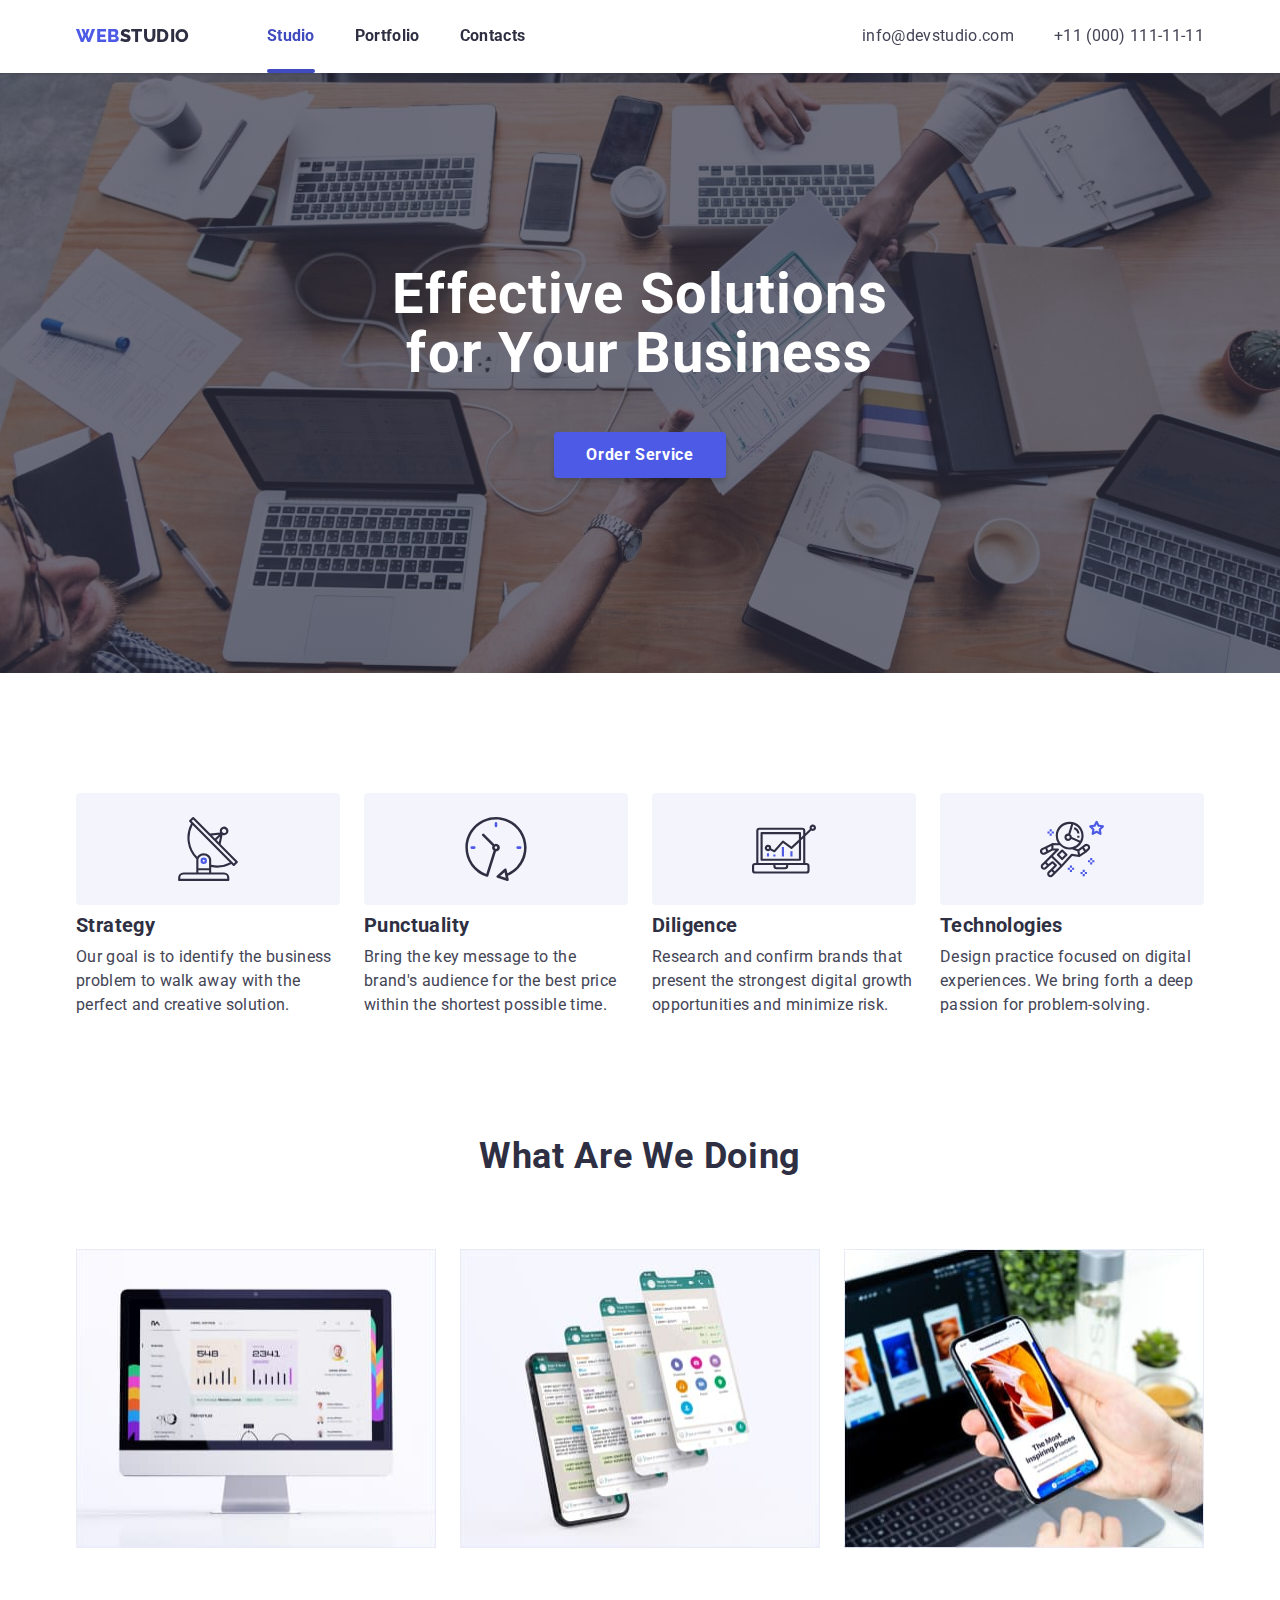
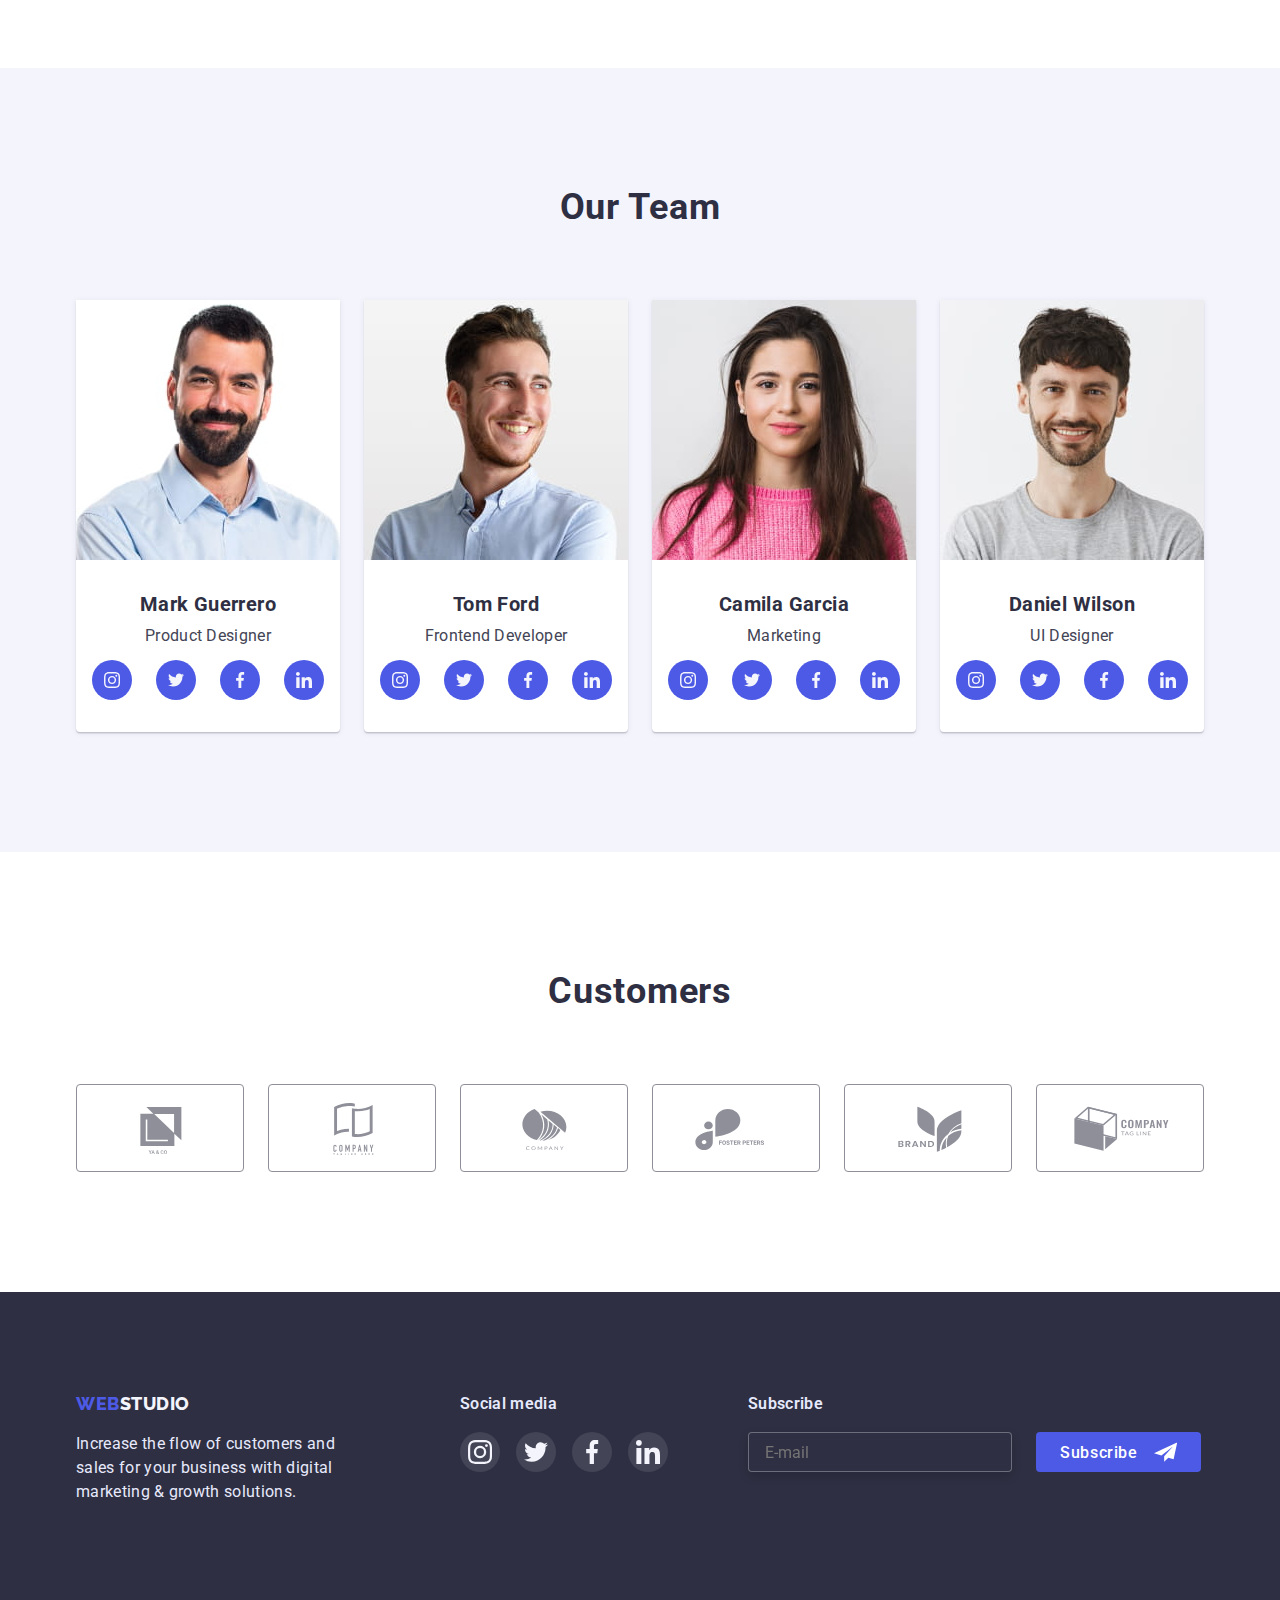
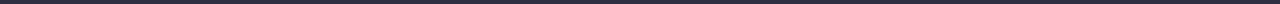
==== index.html @ 96682314 "Initial commit" ====
<!DOCTYPE html>
<html lang="en">
	<head>
		<meta charset="UTF-8" />
		<meta http-equiv="X-UA-Compatible" content="IE=edge" />
		<meta name="viewport" content="width=device-width, initial-scale=1.0" />
		<title>Web Studio</title>

		<link rel="icon" href="favicon.ico" type="image/x-icon" />

		<link rel="preconnect" href="https://fonts.googleapis.com" />
		<link rel="preconnect" href="https://fonts.gstatic.com" crossorigin />
		<link
			href="https://fonts.googleapis.com/css2?family=Raleway:wght@800&family=Roboto:wght@400;500;700;900&display=swap"
			rel="stylesheet"
		/>
		<link
			rel="stylesheet"
			href="https://cdnjs.cloudflare.com/ajax/libs/modern-normalize/1.0.0/modern-normalize.min.css"
		/>
		<link rel="stylesheet" href="./css/style.css" />
	</head>

	<body>
		<header class="page-header">
			<!--Navigation menu-->
			<div class="container header-nav">
				<nav class="navigation">
					<a href="./index.html" class="logo-link">
						Web
						<span class="logo-name">Studio</span>
					</a>

					<ul class="nav-list">
						<li class="nav-item">
							<a href="./index.html" class="nav-link current">Studio</a>
						</li>
						<li class="nav-item">
							<a href="./portfolio.html" class="nav-link">Portfolio</a>
						</li>
						<li class="nav-item">
							<a href="" class="nav-link">Contacts</a>
						</li>
					</ul>
				</nav>

				<!--Contacts-->
				<ul class="contacts-list">
					<li class="contacts-item">
						<a class="contacts-link" href="mailto:info@devstudio.com">info@devstudio.com</a>
					</li>
					<li class="contacts-item"><a class="contacts-link" href="tel:+110001111111">+11 (000) 111-11-11</a></li>
				</ul>
			</div>
		</header>

		<main>
			<!--Hero-->
			<section class="hero">
				<div class="backdrop is-hidden" data-modal>
					<div class="modal">
						<button data-modal-close class="close-modal">
							<svg width="8" height="8">
								<use xlink:href="./images/icons.svg#close"></use>
							</svg>
						</button>
						<p class="modal-header">Leave your contacts and we will call you back</p>
						<form class="modal-form">
							<label class="modal-form-field">
								<span class="modal-label">Name</span>
								<input
									type="text"
									class="modal-input"
									name="user-name"
									required
									minlength="2"
									pattern="^[A-Za-zА-Яа-яіІїЇ]+$"
									title="Type your name here"
								/>
								<svg width="16" height="16" class="modal-icon">
									<use xlink:href="./images/icons.svg#person"></use>
								</svg>
							</label>

							<label class="modal-form-field">
								<span class="modal-label">Phone</span>
								<input
									type="tel"
									class="modal-input"
									name="telephone"
									required
									pattern="[0-9]{10}"
									title="Ten digits
                phone number"
									minlength="10"
								/>
								<svg width="16" height="16" class="modal-icon">
									<use xlink:href="./images/icons.svg#phone"></use>
								</svg>
							</label>

							<label class="modal-form-field">
								<span class="modal-label">Email</span>
								<input
									type="email"
									class="modal-input"
									name="email"
									required
									pattern="[a-z0-9._%+-]+@[a-z0-9.-]+\.[a-z]{2,4}$"
									title="email@mail.com"
								/>
								<svg width="16" height="16" class="modal-icon">
									<use xlink:href="./images/icons.svg#email"></use>
								</svg>
							</label>

							<label for="comment" class="modal-label">Comment</label>
							<textarea class="modal-comment" name="comment" id="comment" placeholder="Text input"></textarea>

							<label for="policy" class="modal-label-policy">
								<input type="checkbox" class="modal-input-policy" name="policy" value="policy-agree" id="policy" />
								<span class="checkbox-field">
									<svg width="16" height="16" class="checkbox-icon">
										<use xlink:href="./images/icons.svg#checkbox"></use>
									</svg>
								</span>
								<span>
									I accept the terms and conditions of the
									<a class="form-link" href="">Privacy Policy</a>
								</span>
							</label>

							<button type="submit" class="modal-btn">Send</button>
						</form>
					</div>
				</div>
				<div class="container">
					<h1 class="hero-header">Effective Solutions for Your Business</h1>
					<button data-modal-open class="hero-button" type="button">Order Service</button>
				</div>
			</section>

			<!--Section 1  FEATURE-->
			<section class="features section">
				<div class="container">
					<h2 class="visually-hidden">Features</h2>

					<ul class="feature-list">
						<li class="feature-item">
							<div class="feature-icon">
								<svg width="64" height="64" class="">
									<use xlink:href="./images/icons.svg#antenna"></use>
								</svg>
							</div>
							<h3 class="section-title">Strategy</h3>
							<p class="section-text">
								Our goal is to identify the business problem to walk away with the perfect and creative solution.
							</p>
						</li>
						<li class="feature-item">
							<div class="feature-icon">
								<svg width="64" height="64" class="">
									<use xlink:href="./images/icons.svg#clock"></use>
								</svg>
							</div>
							<h3 class="section-title">Punctuality</h3>
							<p class="section-text">
								Bring the key message to the brand's audience for the best price within the shortest possible time.
							</p>
						</li>
						<li class="feature-item">
							<div class="feature-icon">
								<svg width="64" height="64" class="">
									<use xlink:href="./images/icons.svg#diagram"></use>
								</svg>
							</div>
							<h3 class="section-title">Diligence</h3>
							<p class="section-text">
								Research and confirm brands that present the strongest digital growth opportunities and minimize risk.
							</p>
						</li>
						<li class="feature-item">
							<div class="feature-icon">
								<svg width="64" height="64" class="">
									<use xlink:href="./images/icons.svg#astronaut"></use>
								</svg>
							</div>
							<h3 class="section-title">Technologies</h3>
							<p class="section-text">
								Design practice focused on digital experiences. We bring forth a deep passion for problem-solving.
							</p>
						</li>
					</ul>
				</div>
			</section>

			<!--Section 2   WORK-->
			<section class="work section no-padding-top">
				<div class="container">
					<h2 class="section-header">What are we doing</h2>
					<ul class="work-list">
						<li class="work-item">
							<img src="./images/img.jpg" alt="desktop" width="360" />
						</li>
						<li class="work-item">
							<img src="./images/img1.jpg" alt="mobile" width="360" />
						</li>
						<li class="work-item">
							<img src="./images/img2.jpg" alt="sync" width="360" />
						</li>
					</ul>
				</div>
			</section>

			<!--Section 3    TEAM-->
			<section class="team section">
				<div class="container">
					<h2 class="section-header">Our team</h2>
					<ul class="team-list">
						<li class="team-item">
							<img class="card-img" src="./images/mark.jpg" alt="photo mark" width="264" />
							<div class="under-card">
								<h3 class="section-title team-name">Mark Guerrero</h3>
								<p class="team-position section-text">Product Designer</p>
								<ul class="social-list">
									<li class="social-item">
										<a
											href="https://instagram.com"
											target="_blank"
											rel="norefferer noopener nofollow"
											class="social-link"
										>
											<svg width="16" height="16" class="">
												<use xlink:href="./images/icons.svg#inst"></use>
											</svg>
										</a>
									</li>
									<li class="social-item">
										<a
											href="https://twitter.com"
											target="_blank"
											rel="norefferer noopener nofollow"
											class="social-link"
										>
											<svg width="16" height="16" class="">
												<use xlink:href="./images/icons.svg#twt"></use>
											</svg>
										</a>
									</li>
									<li class="social-item">
										<a href="https://fb.com" target="_blank" rel="norefferer noopener nofollow" class="social-link">
											<svg width="16" height="16" class="">
												<use xlink:href="./images/icons.svg#fb"></use>
											</svg>
										</a>
									</li>
									<li class="social-item">
										<a
											href="https://linkedin.com"
											target="_blank"
											rel="norefferer noopener nofollow"
											class="social-link"
										>
											<svg width="16" height="16" class="">
												<use xlink:href="./images/icons.svg#in"></use>
											</svg>
										</a>
									</li>
								</ul>
							</div>
						</li>
						<li class="team-item">
							<img class="card-img" src="./images/tom.jpg" alt="photo tom" width="264" />
							<div class="under-card">
								<h3 class="section-title team-name">Tom Ford</h3>
								<p class="team-position section-text">Frontend Developer</p>
								<ul class="social-list">
									<li class="social-item">
										<a
											href="https://instagram.com"
											target="_blank"
											rel="norefferer noopener nofollow"
											class="social-link"
										>
											<svg width="16" height="16" class="">
												<use xlink:href="./images/icons.svg#inst"></use>
											</svg>
										</a>
									</li>
									<li class="social-item">
										<a
											href="https://twitter.com"
											target="_blank"
											rel="norefferer noopener nofollow"
											class="social-link"
										>
											<svg width="16" height="16" class="">
												<use xlink:href="./images/icons.svg#twt"></use>
											</svg>
										</a>
									</li>
									<li class="social-item">
										<a href="https://fb.com" target="_blank" rel="norefferer noopener nofollow" class="social-link">
											<svg width="16" height="16" class="">
												<use xlink:href="./images/icons.svg#fb"></use>
											</svg>
										</a>
									</li>
									<li class="social-item">
										<a
											href="https://linkedin.com"
											target="_blank"
											rel="norefferer noopener nofollow"
											class="social-link"
										>
											<svg width="16" height="16" class="">
												<use xlink:href="./images/icons.svg#in"></use>
											</svg>
										</a>
									</li>
								</ul>
							</div>
						</li>
						<li class="team-item">
							<img class="card-img" src="./images/camila.jpg" alt="photo camila" width="264" />
							<div class="under-card">
								<h3 class="section-title team-name">Camila Garcia</h3>
								<p class="team-position section-text">Marketing</p>
								<ul class="social-list">
									<li class="social-item">
										<a
											href="https://instagram.com"
											target="_blank"
											rel="norefferer noopener nofollow"
											class="social-link"
										>
											<svg width="16" height="16" class="">
												<use xlink:href="./images/icons.svg#inst"></use>
											</svg>
										</a>
									</li>
									<li class="social-item">
										<a
											href="https://twitter.com"
											target="_blank"
											rel="norefferer noopener nofollow"
											class="social-link"
										>
											<svg width="16" height="16" class="">
												<use xlink:href="./images/icons.svg#twt"></use>
											</svg>
										</a>
									</li>
									<li class="social-item">
										<a href="https://fb.com" target="_blank" rel="norefferer noopener nofollow" class="social-link">
											<svg width="16" height="16" class="">
												<use xlink:href="./images/icons.svg#fb"></use>
											</svg>
										</a>
									</li>
									<li class="social-item">
										<a
											href="https://linkedin.com"
											target="_blank"
											rel="norefferer noopener nofollow"
											class="social-link"
										>
											<svg width="16" height="16" class="">
												<use xlink:href="./images/icons.svg#in"></use>
											</svg>
										</a>
									</li>
								</ul>
							</div>
						</li>
						<li class="team-item">
							<img class="card-img" src="./images/daniel.jpg" alt="photo daniel" width="264" />
							<div class="under-card">
								<h3 class="section-title team-name">Daniel Wilson</h3>
								<p class="team-position section-text">UI Designer</p>
								<ul class="social-list">
									<li class="social-item">
										<a
											href="https://instagram.com"
											target="_blank"
											rel="norefferer noopener nofollow"
											class="social-link"
										>
											<svg width="16" height="16" class="">
												<use xlink:href="./images/icons.svg#inst"></use>
											</svg>
										</a>
									</li>
									<li class="social-item">
										<a
											href="https://twitter.com"
											target="_blank"
											rel="norefferer noopener nofollow"
											class="social-link"
										>
											<svg width="16" height="16" class="">
												<use xlink:href="./images/icons.svg#twt"></use>
											</svg>
										</a>
									</li>
									<li class="social-item">
										<a href="https://fb.com" target="_blank" rel="norefferer noopener nofollow" class="social-link">
											<svg width="16" height="16" class="">
												<use xlink:href="./images/icons.svg#fb"></use>
											</svg>
										</a>
									</li>
									<li class="social-item">
										<a
											href="https://linkedin.com"
											target="_blank"
											rel="norefferer noopener nofollow"
											class="social-link"
										>
											<svg width="16" height="16" class="">
												<use xlink:href="./images/icons.svg#in"></use>
											</svg>
										</a>
									</li>
								</ul>
							</div>
						</li>
					</ul>
				</div>
			</section>
		</main>

		<!--Section 4 CUSTOMERS-->
		<section class="customers section">
			<div class="container">
				<h2 class="section-header">Customers</h2>
				<ul class="customers-list">
					<li class="customers-item">
						<a class="customers-link" target="_blank" rel="norefferer noopener nofollow" href="">
							<svg width="104" height="56">
								<use xlink:href="./images/icons.svg#client1"></use>
							</svg>
						</a>
					</li>
					<li class="customers-item">
						<a class="customers-link" target="_blank" rel="norefferer noopener nofollow" href="">
							<svg class="customer-svg" width="104" height="56">
								<use xlink:href="./images/icons.svg#client2"></use>
							</svg>
						</a>
					</li>
					<li class="customers-item">
						<a class="customers-link" target="_blank" rel="norefferer noopener nofollow" href="">
							<svg width="104" height="56">
								<use xlink:href="./images/icons.svg#client3"></use>
							</svg>
						</a>
					</li>
					<li class="customers-item">
						<a class="customers-link" target="_blank" rel="norefferer noopener nofollow" href="">
							<svg width="104" height="56">
								<use xlink:href="./images/icons.svg#client4"></use>
							</svg>
						</a>
					</li>
					<li class="customers-item">
						<a class="customers-link" target="_blank" rel="norefferer noopener nofollow" href="">
							<svg width="104" height="56">
								<use xlink:href="./images/icons.svg#client5"></use>
							</svg>
						</a>
					</li>
					<li class="customers-item">
						<a class="customers-link" target="_blank" rel="norefferer noopener nofollow" href="">
							<svg width="104" height="56">
								<use xlink:href="./images/icons.svg#client6"></use>
							</svg>
						</a>
					</li>
				</ul>
			</div>
		</section>

		<!--Footer-->
		<footer class="footer">
			<div class="container footer-flex">
				<div class="footer-left">
					<a href="./index.html" class="logo-link">
						Web
						<span class="logo-namef">Studio</span>
					</a>
					<p class="footer-text-left">
						Increase the flow of customers and sales for your business with digital marketing & growth solutions.
					</p>
				</div>
				<div class="footer-right">
					<p class="footer-text-right">Social media</p>
					<ul class="social-list">
						<li class="social-item">
							<a
								href="https://instagram.com"
								target="_blank"
								rel="norefferer noopener nofollow"
								class="social-link footer-social"
							>
								<svg class="social-icon" height="24" width="24">
									<use xlink:href="./images/icons.svg#inst"></use>
								</svg>
							</a>
						</li>
						<li class="social-item">
							<a
								href="https://twitter.com"
								target="_blank"
								rel="norefferer noopener nofollow"
								class="social-link footer-social"
							>
								<svg class="social-icon" height="24" width="24">
									<use xlink:href="./images/icons.svg#twt"></use>
								</svg>
							</a>
						</li>
						<li class="social-item">
							<a
								href="https://fb.com"
								target="_blank"
								rel="norefferer noopener nofollow"
								class="social-link footer-social"
							>
								<svg class="social-icon" height="24" width="24">
									<use xlink:href="./images/icons.svg#fb"></use>
								</svg>
							</a>
						</li>
						<li class="social-item">
							<a
								href="https://linkedin.com"
								target="_blank"
								rel="norefferer noopener nofollow"
								class="social-link footer-social"
							>
								<svg class="social-icon" height="24" width="24">
									<use xlink:href="./images/icons.svg#in"></use>
								</svg>
							</a>
						</li>
					</ul>
				</div>

				<form class="footer-subscribe">
					<label class="footer-text-right" for="email">Subscribe</label>
					<div class="flex-form">
						<input class="subscribe-input" id="email" type="email" name="email" placeholder="E-mail" />

						<button class="subscribe-btn" type="submit">
							Subscribe
							<svg width="24" height="24" class="subscribe-svg">
								<use xlink:href="./images/icons.svg#subscribe"></use>
							</svg>
						</button>
					</div>
				</form>
			</div>
		</footer>

		<script>
			const { height: pageHeaderHeight } = document.querySelector(".page-header").getBoundingClientRect();

			document.body.style.paddingTop = `${pageHeaderHeight}px`;
		</script>

		<script src="./js/modal.js"></script>
	</body>
</html>
---- css/style.css ----
/*================ GLOBAL ====================*/
:root {
	--primary-text-color: #434455;
	--secondary-txt-color: #e7e9fc;
	--title-text-color: #2e2f42;
	--accent-color: #4d5ae5;
	--bg-color: #ffffff;
	--secondary-color: #f4f4fd;
	--btn-hover-color: #404bbf;
	--sechover-color: #31d0aa;
}
body {
	font-family: "Roboto", sans-serif;
	font-size: 16px;
	letter-spacing: 0.02em;
	color: var(--primary-text-color);
	background-color: var(--bg-color);
}
p,
h1,
h2,
h3,
h4,
h5,
h6 {
	margin: 0;
}
img {
	display: block;
	max-width: 100%;
	height: auto;
}
button {
	display: block;
	cursor: pointer;
	border: none;
	border-radius: 4px;
}
ul,
ol {
	list-style: none;
	padding-left: none;
	margin: 0;
	padding: 0;
}
a {
	text-decoration: none;
	color: inherit;
	cursor: pointer;
}
button {
	cursor: pointer;
}
.section {
	padding-top: 120px;
	padding-bottom: 120px;

	/* outline: 2px dashed lime; */
}
.section.no-padding-top {
	padding-top: 0;
}

.container {
	width: 1158px;
	margin-left: auto;
	margin-right: auto;
	padding-left: 15px;
	padding-right: 15px;

	/* outline: 2px dashed tomato; */
}

.card-item,
.team-item {
	/* outline: 2px dashed palegreen; */
}

/* .link {
	text-decoration: none;
	color: inherit;
}
.list {
	list-style: none;
	margin: 0;
	padding: 0;
} */

.visually-hidden {
	position: absolute;
	width: 1px;
	height: 1px;
	margin: -1px;
	border: 0;
	padding: 0;

	white-space: nowrap;
	clip-path: inset(100%);
	clip: rect(0 0 0 0);
	overflow: hidden;
}

/*===================== LOGO ===========================*/
.logo-link {
	display: flex;
	font-family: "Raleway";
	font-weight: 800;
	font-size: 18px;
	line-height: 1.33;
	letter-spacing: 0.03em;
	text-transform: uppercase;
	color: var(--accent-color);
}
.logo-name {
	color: var(--title-text-color);
}

/*======================= HEADER =======================*/
.page-header {
	box-shadow: 0px 2px 1px rgba(46, 47, 66, 0.08), 0px 1px 1px rgba(46, 47, 66, 0.16), 0px 1px 6px rgba(46, 47, 66, 0.08);
	background-color: var(--bg-color);

	width: 100%;
	position: fixed;
	top: 0;
	left: 50%;
	transform: translateX(-50%);
	z-index: 2;
}

/*===================== NAVIGATION ======================*/
.header-nav {
	display: flex;
	align-items: center;
}
.navigation {
	display: flex;
	align-items: center;
}
.nav-list {
	display: flex;
	margin-left: 77px;
}

.nav-list .nav-item:not(:last-child) {
	margin-right: 40px;
}

.nav-link {
	font-size: 16px;
	line-height: 0.66;
	letter-spacing: 0.02em;
	font-weight: 700;
	color: var(--title-text-color);
	padding-top: 31px;
	padding-bottom: 31px;
	display: block;

	transition-duration: 250ms;
	transition-timing-function: cubic-bezier(0.4, 0, 0.2, 1);
	transition-property: color;
}

.nav-link:hover,
.nav-link:focus {
	color: var(--accent-color);
}

.nav-link:active {
	color: var(--btn-hover-color);
}

.current {
	color: var(--btn-hover-color);
	position: relative;
}
.current::after {
	position: absolute;
	bottom: 0;
	left: 0;

	content: "";
	display: block;
	width: 100%;
	height: 4px;
	border-radius: 2px;
	background-color: var(--btn-hover-color);
}

.nav-item {
}

.contacts-list {
	display: flex;
	margin-left: auto;
}

.contacts-link {
	font-size: 16px;
	line-height: 0.66;
	letter-spacing: 0.02em;
	color: var(--primary-text-color);
	padding-top: 31px;
	padding-bottom: 31px;
	display: block;

	transition-duration: 250ms;
	transition-timing-function: cubic-bezier(0.4, 0, 0.2, 1);
	transition-property: color;
}

.contacts-link:hover,
.contacts-link:focus {
	color: var(--accent-color);
}

.contacts-list .contacts-item + .contacts-item {
	margin-left: 40px;
}

/*======================== MAIN PAGE ========================*/

/*========================== HERO ===========================*/
.hero {
	padding: 192px 0;
	height: 600px;
	max-width: 1440px;
	background-color: var(--title-text-color);
	margin-left: auto;
	margin-right: auto;
	background-image: linear-gradient(to right, #2e2f42b3, #2e2f42b3), url(../images/hero-bg.jpg);
	background-size: cover;
	background-repeat: no-repeat;
}

.hero-header {
	text-align: center;
	font-weight: 700;
	font-size: 56px;
	line-height: 1.07;
	letter-spacing: 0.02em;

	color: var(--bg-color);

	width: 496px;
	margin: 0 auto;
	margin-bottom: 48px;
}

.hero-button {
	font-family: "Roboto", sans-serif;
	font-weight: 700;
	font-size: 16px;
	line-height: 0.84;
	letter-spacing: 0.04em;

	margin: 0 auto;
	color: var(--bg-color);
	background-color: var(--accent-color);
	box-shadow: 0px 4px 4px rgba(0, 0, 0, 0.15);
	border-radius: none;
	padding: 16px 32px;

	transition-duration: 250ms;
	transition-timing-function: cubic-bezier(0.4, 0, 0.2, 1);
	transition-property: background-color, color;
}

.hero-button:hover,
.hero-button:focus {
	background-color: var(--btn-hover-color);
}

/*================== MODAL =================*/

.hero-button:active {
	background: var(--secondary-color);
	color: var(--accent-color);
}

.backdrop {
	position: fixed;
	z-index: 3;
	top: 0;
	left: 0;

	width: 100%;
	height: 100%;

	background-color: rgba(46, 47, 66, 0.4);
	opacity: 1;

	transition-duration: 250ms;
	transition-timing-function: cubic-bezier(0.4, 0, 0.2, 1);
	transition-property: opacity;
}

.backdrop.is-hidden {
	opacity: 0;
	pointer-events: none;
}

.backdrop.is-hidden .modal {
	transform: translate(-50%, -50%) scale(0.1);
	opacity: 0;
}

.modal {
	position: absolute;
	top: 50%;
	left: 50%;
	transform: translate(-50%, -50%) scale(1);
	opacity: 1;

	transition-duration: 250ms;
	transition-timing-function: cubic-bezier(0.4, 0, 0.2, 1);
	transition-property: transform, opacity;

	background: #fcfcfc;
	box-shadow: 0px 1px 1px rgba(0, 0, 0, 0.14), 0px 1px 3px rgba(0, 0, 0, 0.12), 0px 2px 1px rgba(0, 0, 0, 0.2);
	border-radius: 4px;

	width: 408px;
	padding: 24px;
}

.backdrop.is-hidden .close-modal {
	opacity: 0;
}

.close-modal {
	position: absolute;
	left: 360px;

	display: flex;
	align-items: center;
	justify-content: center;

	width: 24px;
	height: 24px;
	/* margin-left: auto; */
	/* margin-bottom: 24px; */
	border: 1px solid rgba(0, 0, 0, 0.1);
	border-radius: 50%;
	fill: #000;

	opacity: 1;
	transition: background-color 250ms cubic-bezier(0.4, 0, 0.2, 1), fill 250ms cubic-bezier(0.4, 0, 0.2, 1),
		transform 2500ms cubic-bezier(0.4, 0, 0.2, 1), opacity 250ms cubic-bezier(0.4, 0, 0.2, 1);
}

.close-modal:hover,
.close-modal:focus {
	background-color: var(--accent-color);
	fill: var(--bg-color);
	transform: rotateZ(360deg);
}
.modal-header {
	margin-bottom: 14px;
	margin-top: 48px;
	font-weight: 500;
	font-size: 16px;
	line-height: 1.5;
	text-align: center;
	letter-spacing: 0.02em;
	color: var(--title-text-color);
}

.modal-form {
	width: auto;
}
.modal-form-field {
	position: relative;
	display: block;
	margin-bottom: 8px;
}

.modal-input {
	width: 100%;
	height: 40px;
	padding: 11px 38px;
	margin-bottom: 8px;

	border: 1px solid rgba(33, 33, 33, 0.2);
	border-radius: 4px;
	background-color: #fcfcfc;
	transition-duration: 250ms;
	transition-timing-function: cubic-bezier(0.4, 0, 0.2, 1);
	transition-property: border-color;
}

.modal-label {
	display: block;
	font-weight: 400;
	font-size: 12px;
	line-height: 1.33;
	letter-spacing: 0.04em;
	color: #8e8f99;
	margin-bottom: 4px;
}

.modal-icon {
	position: absolute;
	top: 50%;
	left: 16px;

	fill: var(--title-text-color);
	transition-duration: 250ms;
	transition-timing-function: cubic-bezier(0.4, 0, 0.2, 1);
	transition-property: fill;
}

.modal-input:focus {
	border-color: var(--accent-color);
	outline: none;
}

.modal-input:focus + .modal-icon {
	fill: var(--accent-color);
}

.modal-comment {
	width: 100%;
	height: 120px;
	padding: 8px 16px;
	margin-bottom: 16px;

	border: 1px solid rgba(33, 33, 33, 0.2);
	background: #fcfcfc;
	border-radius: 4px;

	resize: none;

	transition-duration: 250ms;
	transition-timing-function: cubic-bezier(0.4, 0, 0.2, 1);
	transition-property: border-color;
}

.modal-comment::placeholder {
	font-size: 12px;
	line-height: 1.33;
	letter-spacing: 0.04em;
	color: rgba(117, 117, 117, 0.5);
}

.modal-comment:focus {
	border-color: var(--accent-color);
	outline: none;
}

.modal-input-policy {
	/* appearance: none;
	position: absolute; */
	width: 1px;
	height: 1px;
	margin: -1px;
	border: 0;
	padding: 0;

	white-space: nowrap;
	clip-path: inset(100%);
	clip: rect(0 0 0 0);
	overflow: hidden;
}
.checkbox-field {
	display: flex;
	align-items: center;
	height: 16px;
	width: 16px;
	fill: transparent;
	border: 1.25px solid #2e2f42;
	border-radius: 2px;
	transition-duration: 250ms;
	transition-timing-function: cubic-bezier(0.4, 0, 0.2, 1);
	transition-property: fill, background-color, border-color;
	cursor: pointer;
}

.modal-input-policy:checked + .checkbox-field {
	fill: var(--secondary-color);
	background-color: var(--accent-color);
	border-color: var(--accent-color);
}

.modal-input-policy:checked + .checkbox-field:hover {
	background-color: var(--btn-hover-color);
	border-color: var(--btn-hover-color);
}

.modal-label-policy .form-link {
	color: var(--accent-color);
	text-decoration-line: underline;
	transition-duration: 250ms;
	transition-timing-function: cubic-bezier(0.4, 0, 0.2, 1);
	transition-property: color;
}
.modal-label-policy .form-link:hover {
	color: var(--btn-hover-color);
}

.modal-btn {
	/* position: absolute; */

	background-color: var(--accent-color);
	box-shadow: 0px 4px 4px rgba(0, 0, 0, 0.15);
	border-radius: 4px;
	color: var(--bg-color);
	margin-left: auto;
	margin-right: auto;
	margin-top: 24px;

	padding: 16px 32px;
	min-width: 169px;

	transition-duration: 250ms;
	transition-timing-function: cubic-bezier(0.4, 0, 0.2, 1);
	transition-property: background-color;
}

.modal-btn:hover,
.modal-btn:focus {
	background-color: var(--btn-hover-color);
}

.modal-label {
}
.modal-label-policy {
	display: flex;
	gap: 8px;
	align-items: center;

	font-size: 12px;
	line-height: 1.33;
	letter-spacing: 0.04em;
	color: #757575;
	height: 16px;
}

/*======================= MAIN-CONTENT ==========================*/

.section-title {
	font-weight: 700;
	font-size: 20px;
	line-height: 1.2;
	letter-spacing: 0.02em;
	color: var(--title-text-color);

	margin-bottom: 8px;
}

.section-text {
	line-height: 1.5;
}

.section-header {
	font-weight: 700;
	font-size: 36px;
	line-height: 1.11;
	letter-spacing: 0.02em;
	text-align: center;
	text-transform: capitalize;
	color: var(--title-text-color);

	margin-bottom: 72px;
}

/*======================== FEATURE ========================*/

.feature-list {
	display: flex;
	margin-left: -12px;
	margin-right: -12px;
}

.feature-item {
	width: calc((100% - 24px * 3) / 4);
	margin-right: 12px;
	margin-left: 12px;
}
.feature-item .section-text {
	padding-bottom: 0;
}

.feature-icon {
	display: flex;
	align-items: center;
	justify-content: center;

	height: 112px;
	margin-bottom: 8px;

	border-radius: 4px;
	background-color: var(--secondary-color);
}

/*======================= WORK ==========================*/

.work {
}

.work-list {
	display: flex;
}

.work-item {
	width: calc((100% - 48px) / 3);
	margin-right: 24px;
}
.work-list .work-item:last-child {
	margin-right: 0;
}

/*=========================== TEAM ===========================*/

.team {
	background: var(--secondary-color);
}

.team-list {
	display: flex;
	justify-content: space-between;
	gap: 24px;
}

.team-item {
	background-color: var(--background-color);
	text-align: center;
	background: var(--bg-color);
	box-shadow: 0px 1px 6px rgba(46, 47, 66, 0.08), 0px 1px 1px rgba(46, 47, 66, 0.16), 0px 2px 1px rgba(46, 47, 66, 0.08);
	border-radius: 0px 0px 4px 4px;
}

.under-card {
	padding-top: 32px;
	padding-bottom: 32px;
}

.section-text.team-position {
	margin-bottom: 12px;
}

.social-list {
	display: flex;
	gap: 24px;
	justify-content: center;
}
.social-link {
	display: flex;
	height: 40px;
	width: 40px;

	align-items: center;
	justify-content: center;

	border-radius: 50%;
	background-color: var(--accent-color);

	transition-duration: 250ms;
	transition-timing-function: cubic-bezier(0.4, 0, 0.2, 1);
	transition-property: background-color;
}

.social-link:hover,
.social-link:focus {
	background-color: var(--btn-hover-color);
}

/*================== CUSTOMERS ==================*/
.customers-list {
	display: flex;
	gap: 24px;
}

.customers-link {
	display: flex;
	align-items: center;
	justify-content: center;

	width: 168px;
	height: 88px;

	border: 1px solid #8e8f99;
	border-radius: 4px;

	fill: #8e8f99;

	transition-duration: 250ms;
	transition-timing-function: cubic-bezier(0.4, 0, 0.2, 1);
	transition-property: fill, border-color;
}

.customers-link:hover,
.customers-link:focus {
	fill: var(--accent-color);
	border-color: var(--accent-color);
}

/*======================== FOOTER ===========================*/
.logo-namef {
	color: var(--secondary-color);
}

.footer {
	background-color: var(--title-text-color);
	padding-top: 100px;
	padding-bottom: 100px;
}

.footer-text-left {
	line-height: 1.5;
	color: var(--secondary-txt-color);
	margin-top: 16px;
	max-width: 264px;
}

.footer-text-right {
	font-weight: 600;
	margin-bottom: 16px;
	line-height: 1.5;
	color: var(--secondary-txt-color);
	margin-bottom: 16px;
}

.container.footer-flex {
	display: flex;
}

.footer-right {
	margin-right: 80px;
}

.footer-right > .social-list {
	gap: 16px;
}

.footer-left {
	margin-right: 120px;
}

.social-link.footer-social {
	background-color: rgba(255, 255, 255, 0.1);

	transition-duration: 250ms;
	transition-timing-function: cubic-bezier(0.4, 0, 0.2, 1);
	transition-property: background-color;
}

.social-link.footer-social:hover,
.social-link.footer-social:focus {
	background-color: var(--sechover-color);
}

.flex-form {
	display: flex;
	gap: 24px;
	margin-top: 16px;
}

.subscribe-input {
	width: 264px;
	height: 40px;
	padding: 8px 16px;

	color: rgba(255, 255, 255, 0.6);
	background-color: var(--title-text-color);
	border: 1px solid rgba(255, 255, 255, 0.3);
	filter: drop-shadow(0px 4px 4px rgba(0, 0, 0, 0.15));
	border-radius: 4px;

	transition-duration: 250ms;
	transition-timing-function: cubic-bezier(0.4, 0, 0.2, 1);
	transition-property: border-color;
}

.subscribe-input:focus {
	border-color: var(--accent-color);
	outline: none;
}

.subscribe-btn {
	display: flex;
	align-items: center;
	gap: 16px;

	background-color: var(--accent-color);
	color: #ffffff;
	border-radius: 4px;

	transition-duration: 250ms;
	transition-timing-function: cubic-bezier(0.4, 0, 0.2, 1);
	transition-property: background-color;

	width: 165px;
	height: 40px;
	padding: 8px 24px;

	font-family: "Roboto", sans-serif;
	font-weight: 500;
	font-size: 16px;
	line-height: 0.84;
	letter-spacing: 0.04em;
}
.subscribe-btn:hover,
.subscribe-btn:focus {
	background-color: var(--btn-hover-color);
}

.subscribe-svg {
	right: 50%;
}

/*========================== PORTFOLIO PAGE =============================*/

/*========================== FILTERS ============================*/
.filter-btn {
	font-family: "Roboto", sans-serif;
	font-size: 16px;
	line-height: 1.5;
	letter-spacing: 0.04em;
	font-weight: 700;

	text-align: center;
	color: var(--accent-color);
	background-color: var(--secondary-color);

	padding: 12px 24px;
	border: 1px solid var(--secondary-txt-color);
	border-radius: 4px;

	transition-duration: 250ms;
	transition-timing-function: cubic-bezier(0.4, 0, 0.2, 1);
	transition-property: color, background-color, box-shadow, border;
}

.filter-btn:hover,
.filter-btn:focus {
	color: var(--bg-color);
	background-color: var(--accent-color);
	box-shadow: 0px 3px 1px rgba(0, 0, 0, 0.1), 0px 2px 1px rgba(0, 0, 0, 0.08), 0px 2px 2px rgba(0, 0, 0, 0.12);
	border: 1px solid var(--accent-color);
}

.filter-btn:active {
	color: var(--bg-color);
	background-color: var(--btn-hover-color);
}

.filter-list {
	margin-bottom: 72px;
	display: flex;
	justify-content: center;
	gap: 24px;
}

/*======================= PORTFOLIO CARD ROW ====================*/

.card-list {
	display: flex;
	flex-wrap: wrap;
}

.card-item {
	width: calc((100% - 48px) / 3);
	/*! ! ! ! ! ((100% - "кол-во маржинов в строке * на значение маржина"") / кол-во элементов в строке) ! ! ! ! */

	margin-right: 24px;
	margin-bottom: 40px;

	border: 1px solid #e7e9fc;
	box-shadow: 0px 1px 6px rgb(46 47 66 / 8%);
}

.card-link {
	display: block;

	transition-duration: 250ms;
	transition-timing-function: cubic-bezier(0.4, 0, 0.2, 1);
	transition-property: box-shadow;
}

.card-link .under-card {
	padding-left: 16px;
}

.card-link:hover,
.card-link:focus {
	box-shadow: 4px 5px 7px rgb(46 47 66 / 8%), 3px 4px 5px rgb(46 47 66 / 16%), 1px 4px 3px rgb(46 47 66 / 8%);
}

.box {
	position: relative;
	overflow: hidden;
}
.overlay {
	position: absolute;
	transform: translateY(101%);
	top: 0;
	left: 0;
	width: 100%;
	height: 100%;
	padding: 40px 32px 164px;

	font-size: 16px;
	line-height: 1.5;
	letter-spacing: 0.02em;
	color: var(--secondary-color);
	background-color: var(--accent-color);

	transition-duration: 250ms;
	transition-timing-function: cubic-bezier(0.4, 0, 0.2, 1);
	transition-property: transform;
}
.card-link:hover .overlay,
.card-link:focus .overlay {
	transform: translateY(0);
	opacity: 0.8;
}

.card-list .card-item:nth-child(3n) {
	margin-right: 0px;
}
.card-list .card-item:nth-last-child(-n + 3) {
	margin-bottom: 0px;
}
.stylish-txt {
	color: var(--secondary-color);
}

/* .card-item:not(:nth-last-child(-n + 3)) {
	margin-bottom: 40px;
}
.card-item:not(:nth-child(3n)) {
	margin-right: 24px;
} */

.card-img {
}
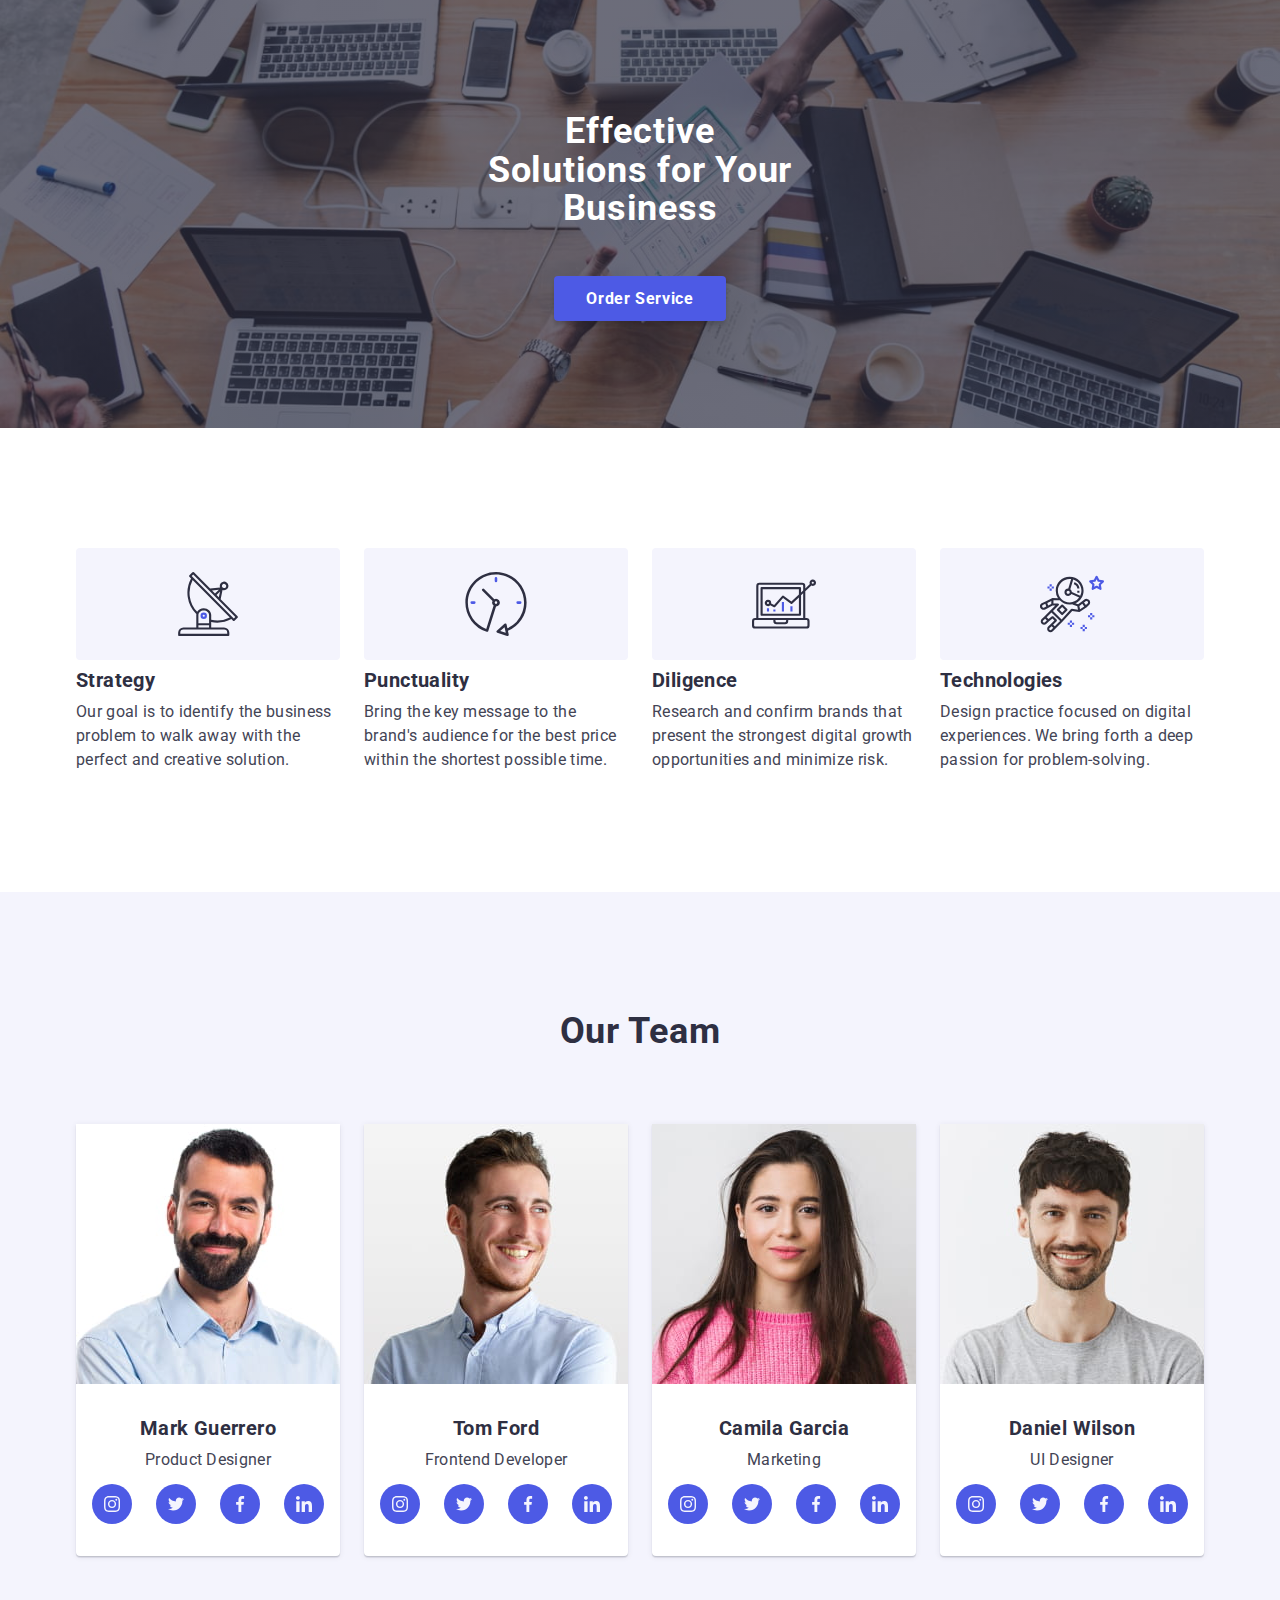
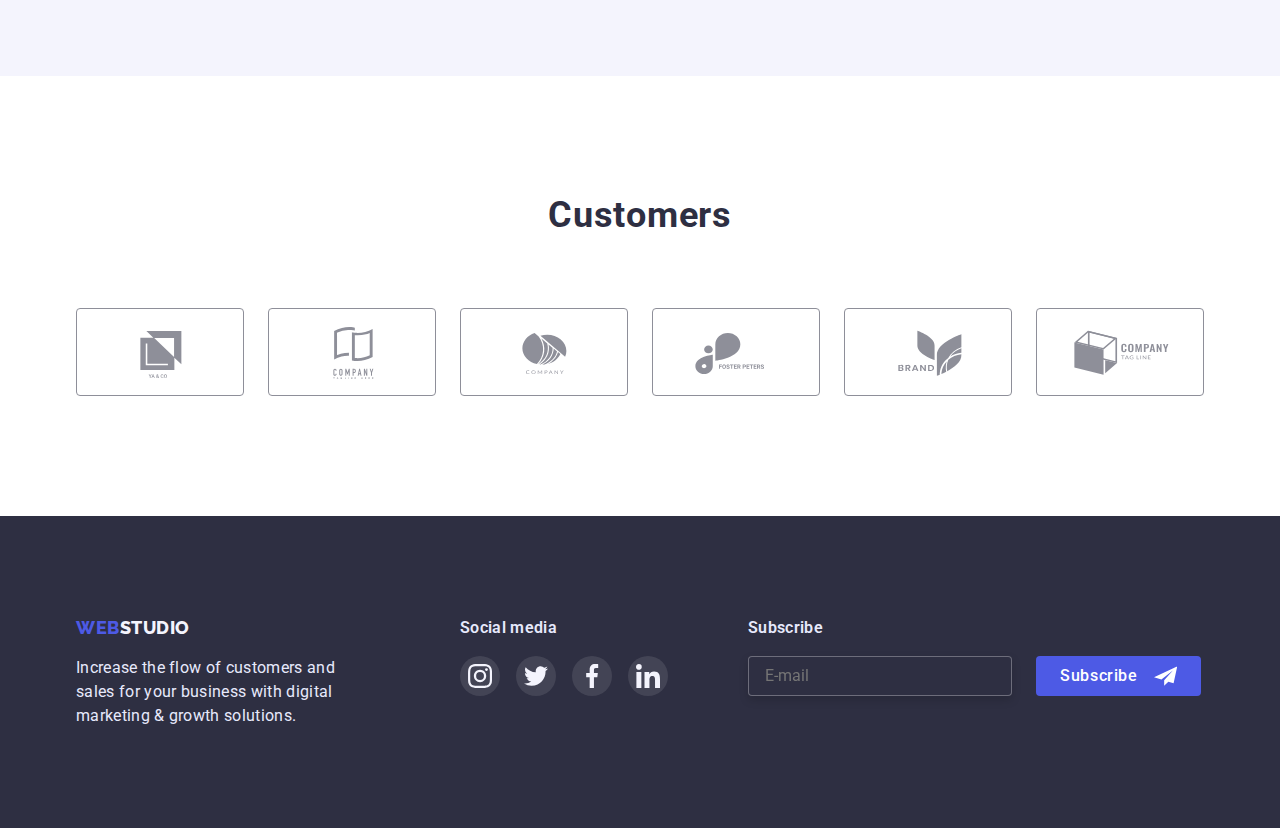
==== commit 60ce28ee: "adaptive page1 mob" ====
--- a/index.html
+++ b/index.html
@@ -22,37 +22,36 @@
 	</head>
 
 	<body>
-		<header class="page-header">
-			<!--Navigation menu-->
+		<!-- <header class="page-header">
+			
 			<div class="container header-nav">
 				<nav class="navigation">
-					<a href="./index.html" class="logo-link">
+					<a href="./index.html" class="logo-link link">
 						Web
 						<span class="logo-name">Studio</span>
 					</a>
-
-					<ul class="nav-list">
+					<ul class="nav-list list">
 						<li class="nav-item">
-							<a href="./index.html" class="nav-link current">Studio</a>
+							<a href="./index.html" class="nav-link link">Studio</a>
 						</li>
 						<li class="nav-item">
-							<a href="./portfolio.html" class="nav-link">Portfolio</a>
+							<a href="./portfolio.html" class="nav-link link current">Portfolio</a>
 						</li>
 						<li class="nav-item">
-							<a href="" class="nav-link">Contacts</a>
+							<a href="" class="nav-link link">Contacts</a>
 						</li>
 					</ul>
 				</nav>
 
-				<!--Contacts-->
-				<ul class="contacts-list">
+				
+				<ul class="contacts-list list">
 					<li class="contacts-item">
-						<a class="contacts-link" href="mailto:info@devstudio.com">info@devstudio.com</a>
-					</li>
-					<li class="contacts-item"><a class="contacts-link" href="tel:+110001111111">+11 (000) 111-11-11</a></li>
+						<a class="contacts-link link" href="mailto:info@devstudio.com">info@devstudio.com</a>
+					</li>
+					<li class="contacts-item"><a class="contacts-link link" href="tel:+110001111111">+11 (000) 111-11-11</a></li>
 				</ul>
 			</div>
-		</header>
+		</header> -->
 
 		<main>
 			<!--Hero-->
@@ -195,7 +194,7 @@
 			</section>
 
 			<!--Section 2   WORK-->
-			<section class="work section no-padding-top">
+			<!-- <section class="work section no-padding-top">
 				<div class="container">
 					<h2 class="section-header">What are we doing</h2>
 					<ul class="work-list">
@@ -210,7 +209,7 @@
 						</li>
 					</ul>
 				</div>
-			</section>
+			</section> -->
 
 			<!--Section 3    TEAM-->
 			<section class="team section">
--- a/css/style.css
+++ b/css/style.css
@@ -48,43 +48,151 @@
 	color: inherit;
 	cursor: pointer;
 }
-button {
-	cursor: pointer;
-}
+
 .section {
-	padding-top: 120px;
-	padding-bottom: 120px;
-
-	/* outline: 2px dashed lime; */
+	padding-top: 96px;
+	padding-bottom: 96px;
 }
 .section.no-padding-top {
 	padding-top: 0;
 }
 
 .container {
-	width: 1158px;
+	/* width: 1158px; */
 	margin-left: auto;
 	margin-right: auto;
 	padding-left: 15px;
 	padding-right: 15px;
-
-	/* outline: 2px dashed tomato; */
-}
-
-.card-item,
-.team-item {
-	/* outline: 2px dashed palegreen; */
-}
-
-/* .link {
-	text-decoration: none;
-	color: inherit;
-}
-.list {
-	list-style: none;
-	margin: 0;
-	padding: 0;
-} */
+}
+
+@media screen and (min-width: 480px) {
+	.container {
+		width: 428px;
+	}
+}
+@media screen and (max-width: 767px) {
+	.feature-item {
+		text-align: center;
+	}
+	.feature-item:not(:last-child) {
+		margin-bottom: 72px;
+	}
+	.team-item {
+		margin-left: auto;
+		margin-right: auto;
+		width: 264px;
+	}
+	.team-item:not(:last-child) {
+		margin-bottom: 72px;
+	}
+	.customers-list {
+		display: flex;
+		flex-wrap: wrap;
+		row-gap: 72px;
+		column-gap: 16px;
+	}
+	.customers-item {
+		flex-basis: calc((100% - 1 * 16px) / 2);
+		max-width: 190px;
+	}
+	.footer {
+		text-align: center;
+	}
+}
+
+@media screen and (min-width: 768px) {
+	.container {
+		width: 768px;
+	}
+}
+@media screen and (max-width: 1199px) {
+}
+
+@media screen and (min-width: 1200px) {
+	.container {
+		width: 1158px;
+	}
+	.section {
+		padding-top: 120px;
+		padding-bottom: 120px;
+	}
+	/* =======FEATURES======== */
+
+	.feature-list {
+		display: flex;
+		margin-left: -12px;
+		margin-right: -12px;
+	}
+	.feature-item {
+		width: calc((100% - 24px * 3) / 4);
+		margin-right: 12px;
+		margin-left: 12px;
+	}
+	.feature-item .section-text {
+		padding-bottom: 0;
+	}
+
+	.feature-icon {
+		display: flex;
+		align-items: center;
+		justify-content: center;
+
+		height: 112px;
+		margin-bottom: 8px;
+
+		border-radius: 4px;
+		background-color: var(--secondary-color);
+	}
+
+	/* =======WORK======== */
+
+	.work-list {
+		display: flex;
+	}
+
+	.work-item {
+		width: calc((100% - 48px) / 3);
+		margin-right: 24px;
+	}
+	.work-list .work-item:last-child {
+		margin-right: 0;
+	}
+	/* ======TEAM======= */
+	.team-list {
+		display: flex;
+		justify-content: space-between;
+		gap: 24px;
+	}
+	/* =======CUSTUMERS======== */
+	.customers-list {
+		display: flex;
+		gap: 24px;
+	}
+
+	.customers-link {
+		width: 168px;
+	}
+	/* ==========FOOTER========== */
+	.container.footer-flex {
+		display: flex;
+	}
+
+	.footer-right {
+		margin-right: 80px;
+	}
+
+	.footer-right > .social-list {
+		gap: 16px;
+	}
+	.footer-left {
+		margin-right: 120px;
+	}
+	.flex-form {
+		display: flex;
+		gap: 24px;
+		margin-top: 16px;
+	}
+}
 
 .visually-hidden {
 	position: absolute;
@@ -222,8 +330,8 @@
 
 /*========================== HERO ===========================*/
 .hero {
-	padding: 192px 0;
-	height: 600px;
+	padding: 112px 0;
+	height: 428px;
 	max-width: 1440px;
 	background-color: var(--title-text-color);
 	margin-left: auto;
@@ -231,18 +339,19 @@
 	background-image: linear-gradient(to right, #2e2f42b3, #2e2f42b3), url(../images/hero-bg.jpg);
 	background-size: cover;
 	background-repeat: no-repeat;
+	background-position: center;
 }
 
 .hero-header {
 	text-align: center;
 	font-weight: 700;
-	font-size: 56px;
+	font-size: 36px;
 	line-height: 1.07;
 	letter-spacing: 0.02em;
 
 	color: var(--bg-color);
 
-	width: 496px;
+	max-width: 318px;
 	margin: 0 auto;
 	margin-bottom: 48px;
 }
@@ -567,22 +676,24 @@
 /*======================== FEATURE ========================*/
 
 .feature-list {
-	display: flex;
+	/* display: flex;
 	margin-left: -12px;
-	margin-right: -12px;
+	margin-right: -12px; */
 }
 
 .feature-item {
-	width: calc((100% - 24px * 3) / 4);
+	display: block;
+
+	/* width: calc((100% - 24px * 3) / 4);
 	margin-right: 12px;
-	margin-left: 12px;
+	margin-left: 12px; */
 }
 .feature-item .section-text {
 	padding-bottom: 0;
 }
 
 .feature-icon {
-	display: flex;
+	/* display: flex;
 	align-items: center;
 	justify-content: center;
 
@@ -590,36 +701,36 @@
 	margin-bottom: 8px;
 
 	border-radius: 4px;
+	background-color: var(--secondary-color); */
+}
+
+/*======================= WORK ==========================*/
+
+.work {
+}
+
+.work-list {
+	/* display: flex; */
+}
+
+.work-item {
+	/* width: calc((100% - 48px) / 3);
+	margin-right: 24px; */
+}
+.work-list .work-item:last-child {
+	/* margin-right: 0; */
+}
+
+/*=========================== TEAM ===========================*/
+
+.team {
 	background-color: var(--secondary-color);
 }
 
-/*======================= WORK ==========================*/
-
-.work {
-}
-
-.work-list {
-	display: flex;
-}
-
-.work-item {
-	width: calc((100% - 48px) / 3);
-	margin-right: 24px;
-}
-.work-list .work-item:last-child {
-	margin-right: 0;
-}
-
-/*=========================== TEAM ===========================*/
-
-.team {
-	background: var(--secondary-color);
-}
-
 .team-list {
-	display: flex;
+	/* display: flex;
 	justify-content: space-between;
-	gap: 24px;
+	gap: 24px; */
 }
 
 .team-item {
@@ -667,8 +778,8 @@
 
 /*================== CUSTOMERS ==================*/
 .customers-list {
-	display: flex;
-	gap: 24px;
+	/* display: flex;
+	gap: 24px; */
 }
 
 .customers-link {
@@ -676,7 +787,6 @@
 	align-items: center;
 	justify-content: center;
 
-	width: 168px;
 	height: 88px;
 
 	border: 1px solid #8e8f99;
@@ -722,19 +832,19 @@
 }
 
 .container.footer-flex {
-	display: flex;
+	/* display: flex; */
 }
 
 .footer-right {
-	margin-right: 80px;
+	/* margin-right: 80px; */
 }
 
 .footer-right > .social-list {
-	gap: 16px;
+	/* gap: 16px; */
 }
 
 .footer-left {
-	margin-right: 120px;
+	/* margin-right: 120px; */
 }
 
 .social-link.footer-social {
@@ -751,9 +861,9 @@
 }
 
 .flex-form {
-	display: flex;
+	/* display: flex;
 	gap: 24px;
-	margin-top: 16px;
+	margin-top: 16px; */
 }
 
 .subscribe-input {
@@ -855,8 +965,8 @@
 /*======================= PORTFOLIO CARD ROW ====================*/
 
 .card-list {
-	display: flex;
-	flex-wrap: wrap;
+	/* display: flex;
+	flex-wrap: wrap; */
 }
 
 .card-item {
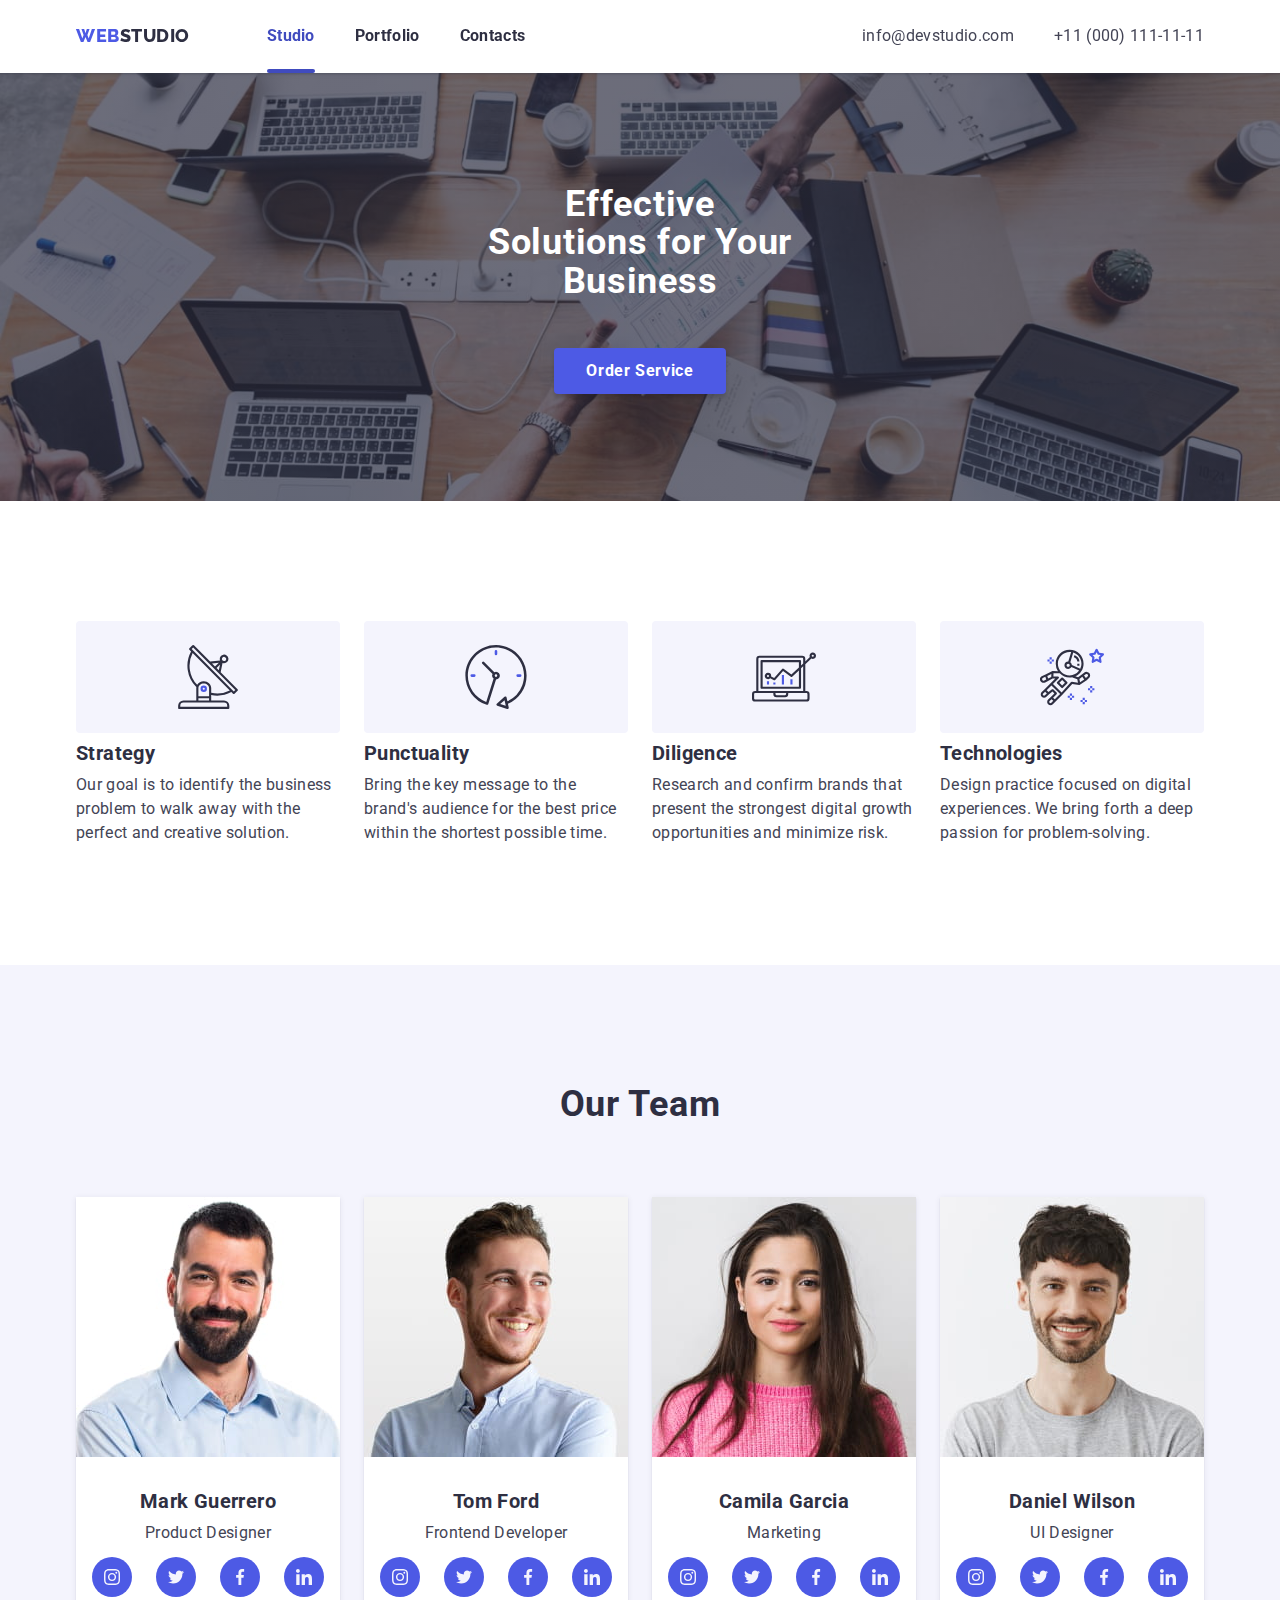
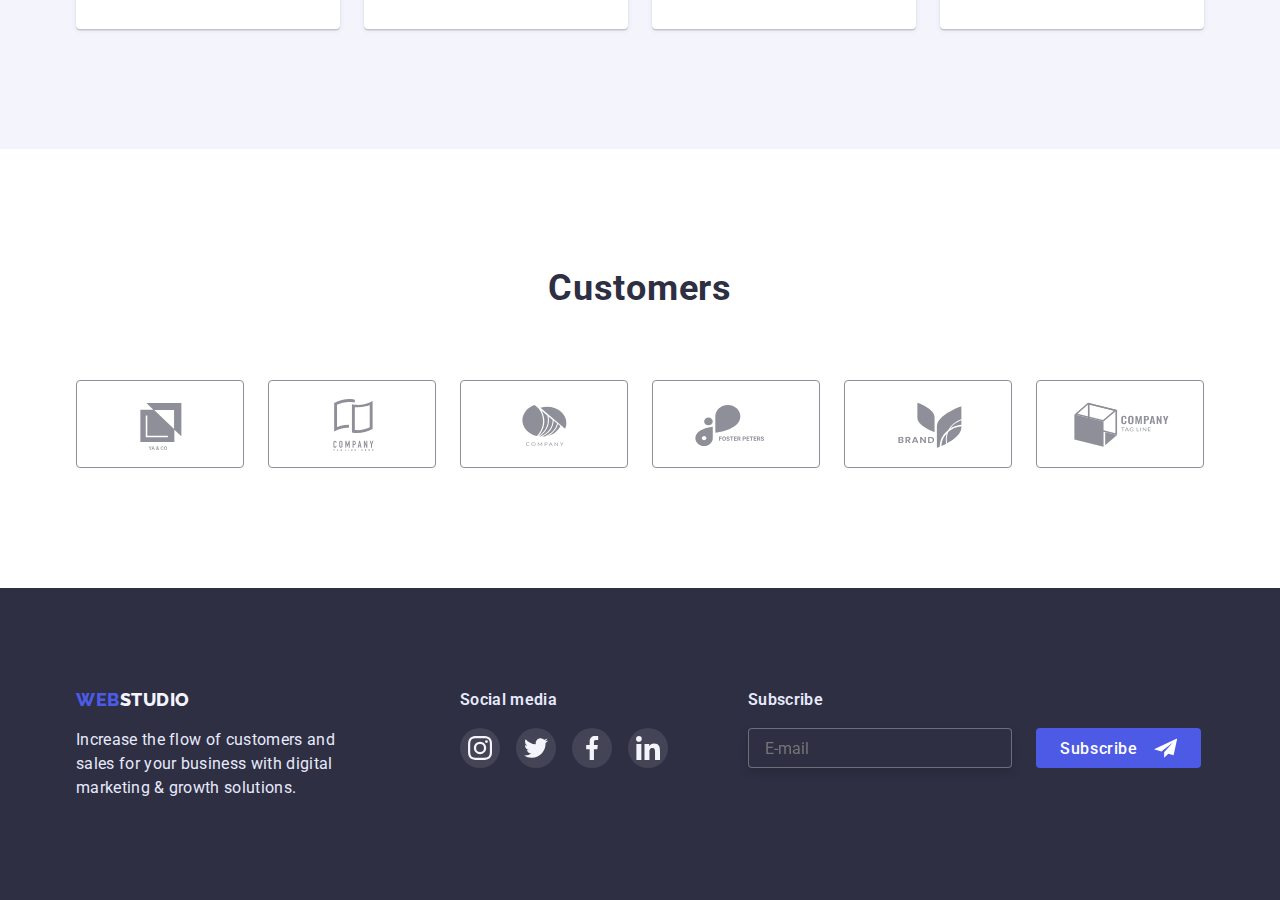
==== commit ecb47120: "adptive up" ====
--- a/index.html
+++ b/index.html
@@ -22,8 +22,7 @@
 	</head>
 
 	<body>
-		<!-- <header class="page-header">
-			
+		<header class="page-header">
 			<div class="container header-nav">
 				<nav class="navigation">
 					<a href="./index.html" class="logo-link link">
@@ -32,10 +31,10 @@
 					</a>
 					<ul class="nav-list list">
 						<li class="nav-item">
-							<a href="./index.html" class="nav-link link">Studio</a>
+							<a href="./index.html" class="nav-link link current">Studio</a>
 						</li>
 						<li class="nav-item">
-							<a href="./portfolio.html" class="nav-link link current">Portfolio</a>
+							<a href="./portfolio.html" class="nav-link link">Portfolio</a>
 						</li>
 						<li class="nav-item">
 							<a href="" class="nav-link link">Contacts</a>
@@ -43,7 +42,6 @@
 					</ul>
 				</nav>
 
-				
 				<ul class="contacts-list list">
 					<li class="contacts-item">
 						<a class="contacts-link link" href="mailto:info@devstudio.com">info@devstudio.com</a>
@@ -51,7 +49,7 @@
 					<li class="contacts-item"><a class="contacts-link link" href="tel:+110001111111">+11 (000) 111-11-11</a></li>
 				</ul>
 			</div>
-		</header> -->
+		</header>
 
 		<main>
 			<!--Hero-->
--- a/css/style.css
+++ b/css/style.css
@@ -90,6 +90,7 @@
 		flex-wrap: wrap;
 		row-gap: 72px;
 		column-gap: 16px;
+		justify-content: center;
 	}
 	.customers-item {
 		flex-basis: calc((100% - 1 * 16px) / 2);
@@ -98,14 +99,113 @@
 	.footer {
 		text-align: center;
 	}
-}
-
+	.footer-text-left {
+		margin-left: auto;
+		margin-right: auto;
+		margin-bottom: 72px;
+	}
+	.footer-right .social-list {
+		justify-content: center;
+	}
+
+	.subscribe-btn {
+		margin-left: auto;
+		margin-right: auto;
+	}
+	.modal {
+		width: 392px;
+	}
+	.card-item {
+		width: 396px;
+		height: 400px;
+	}
+}
 @media screen and (min-width: 768px) {
+	.feature-list {
+		display: flex;
+	}
+	.feature-item {
+		width: calc((100% - 1 * 24px) / 2);
+	}
+
 	.container {
 		width: 768px;
 	}
+	.modal {
+		width: 408px;
+	}
+	.team-list {
+		display: flex;
+	}
+	.customers-list {
+		display: flex;
+		flex-wrap: wrap;
+		column-gap: 24px;
+		row-gap: 72px;
+		justify-content: center;
+	}
+	.customers-item {
+		flex-basis: 168px;
+	}
+	.footer-flex {
+		display: flex;
+		flex-wrap: wrap;
+	}
+	.footer-left {
+		margin-right: 24px;
+	}
+
+	.contacts-list {
+		display: flex;
+		margin-left: auto;
+		row-gap: 4px;
+		column-gap: 40px;
+		flex-wrap: wrap;
+	}
+	.card-list {
+		display: flex;
+		flex-wrap: wrap;
+	}
 }
 @media screen and (max-width: 1199px) {
+	.feature-list {
+		row-gap: 72px;
+	}
+	.feature-list {
+		flex-wrap: wrap;
+	}
+	.footer-text-left {
+		margin-bottom: 72px;
+	}
+	.footer-right .social-list {
+		margin-bottom: 72px;
+	}
+	.team-list {
+		flex-wrap: wrap;
+		row-gap: 64px;
+		column-gap: 24px;
+		justify-content: center;
+	}
+
+	.subscribe-input {
+		margin-bottom: 16px;
+	}
+	.contacts-list {
+		margin-left: 118px;
+	}
+	.contacts-link {
+		padding-top: 10px;
+		padding-bottom: 10px;
+	}
+	.card-list {
+		/* display: flex;
+		flex-wrap: wrap; */
+		column-gap: 24px;
+		row-gap: 48px;
+	}
+	.card-item {
+		flex-basis: calc((100% - 24px) / 2);
+	}
 }
 
 @media screen and (min-width: 1200px) {
@@ -116,18 +216,24 @@
 		padding-top: 120px;
 		padding-bottom: 120px;
 	}
-	/* =======FEATURES======== */
-
+	.contacts-list {
+		margin-left: auto;
+	}
+	.contacts-link {
+		padding-top: 31px;
+		padding-bottom: 31px;
+	}
 	.feature-list {
-		display: flex;
 		margin-left: -12px;
 		margin-right: -12px;
 	}
+
 	.feature-item {
 		width: calc((100% - 24px * 3) / 4);
 		margin-right: 12px;
 		margin-left: 12px;
 	}
+
 	.feature-item .section-text {
 		padding-bottom: 0;
 	}
@@ -144,8 +250,6 @@
 		background-color: var(--secondary-color);
 	}
 
-	/* =======WORK======== */
-
 	.work-list {
 		display: flex;
 	}
@@ -154,16 +258,16 @@
 		width: calc((100% - 48px) / 3);
 		margin-right: 24px;
 	}
+
 	.work-list .work-item:last-child {
 		margin-right: 0;
 	}
-	/* ======TEAM======= */
+
 	.team-list {
-		display: flex;
 		justify-content: space-between;
 		gap: 24px;
 	}
-	/* =======CUSTUMERS======== */
+
 	.customers-list {
 		display: flex;
 		gap: 24px;
@@ -172,7 +276,7 @@
 	.customers-link {
 		width: 168px;
 	}
-	/* ==========FOOTER========== */
+
 	.container.footer-flex {
 		display: flex;
 	}
@@ -184,13 +288,28 @@
 	.footer-right > .social-list {
 		gap: 16px;
 	}
+
 	.footer-left {
 		margin-right: 120px;
 	}
+
 	.flex-form {
 		display: flex;
 		gap: 24px;
 		margin-top: 16px;
+	}
+	.card-item {
+		width: calc((100% - 48px) / 3);
+		margin-right: 24px;
+		margin-bottom: 40px;
+		border: 1px solid #e7e9fc;
+		box-shadow: 0px 1px 6px rgb(46 47 66 / 8%);
+	}
+	.card-list .card-item:nth-child(3n) {
+		margin-right: 0px;
+	}
+	.card-list .card-item:nth-last-child(-n + 3) {
+		margin-bottom: 0px;
 	}
 }
 
@@ -210,7 +329,7 @@
 
 /*===================== LOGO ===========================*/
 .logo-link {
-	display: flex;
+	display: inline-flex;
 	font-family: "Raleway";
 	font-weight: 800;
 	font-size: 18px;
@@ -300,7 +419,7 @@
 
 .contacts-list {
 	display: flex;
-	margin-left: auto;
+	/* margin-left: auto; */
 }
 
 .contacts-link {
@@ -308,8 +427,8 @@
 	line-height: 0.66;
 	letter-spacing: 0.02em;
 	color: var(--primary-text-color);
-	padding-top: 31px;
-	padding-bottom: 31px;
+	/* padding-top: 31px;
+	padding-bottom: 31px; */
 	display: block;
 
 	transition-duration: 250ms;
@@ -322,9 +441,9 @@
 	color: var(--accent-color);
 }
 
-.contacts-list .contacts-item + .contacts-item {
+/* .contacts-list .contacts-item + .contacts-item {
 	margin-left: 40px;
-}
+} */
 
 /*======================== MAIN PAGE ========================*/
 
@@ -429,7 +548,6 @@
 	box-shadow: 0px 1px 1px rgba(0, 0, 0, 0.14), 0px 1px 3px rgba(0, 0, 0, 0.12), 0px 2px 1px rgba(0, 0, 0, 0.2);
 	border-radius: 4px;
 
-	width: 408px;
 	padding: 24px;
 }
 
@@ -753,6 +871,8 @@
 .social-list {
 	display: flex;
 	gap: 24px;
+}
+.under-card .social-list {
 	justify-content: center;
 }
 .social-link {
@@ -821,9 +941,11 @@
 	color: var(--secondary-txt-color);
 	margin-top: 16px;
 	max-width: 264px;
+	text-align: start;
 }
 
 .footer-text-right {
+	display: block;
 	font-weight: 600;
 	margin-bottom: 16px;
 	line-height: 1.5;
@@ -840,7 +962,7 @@
 }
 
 .footer-right > .social-list {
-	/* gap: 16px; */
+	gap: 16px;
 }
 
 .footer-left {
@@ -964,21 +1086,19 @@
 
 /*======================= PORTFOLIO CARD ROW ====================*/
 
-.card-list {
-	/* display: flex;
-	flex-wrap: wrap; */
-}
-
 .card-item {
-	width: calc((100% - 48px) / 3);
-	/*! ! ! ! ! ((100% - "кол-во маржинов в строке * на значение маржина"") / кол-во элементов в строке) ! ! ! ! */
-
+	/* width: calc((100% - 48px) / 3);
 	margin-right: 24px;
-	margin-bottom: 40px;
-
+	margin-bottom: 40px; */
 	border: 1px solid #e7e9fc;
 	box-shadow: 0px 1px 6px rgb(46 47 66 / 8%);
 }
+/* .card-list .card-item:nth-child(3n) {
+	margin-right: 0px;
+}
+.card-list .card-item:nth-last-child(-n + 3) {
+	margin-bottom: 0px;
+} */
 
 .card-link {
 	display: block;
@@ -1026,12 +1146,6 @@
 	opacity: 0.8;
 }
 
-.card-list .card-item:nth-child(3n) {
-	margin-right: 0px;
-}
-.card-list .card-item:nth-last-child(-n + 3) {
-	margin-bottom: 0px;
-}
 .stylish-txt {
 	color: var(--secondary-color);
 }
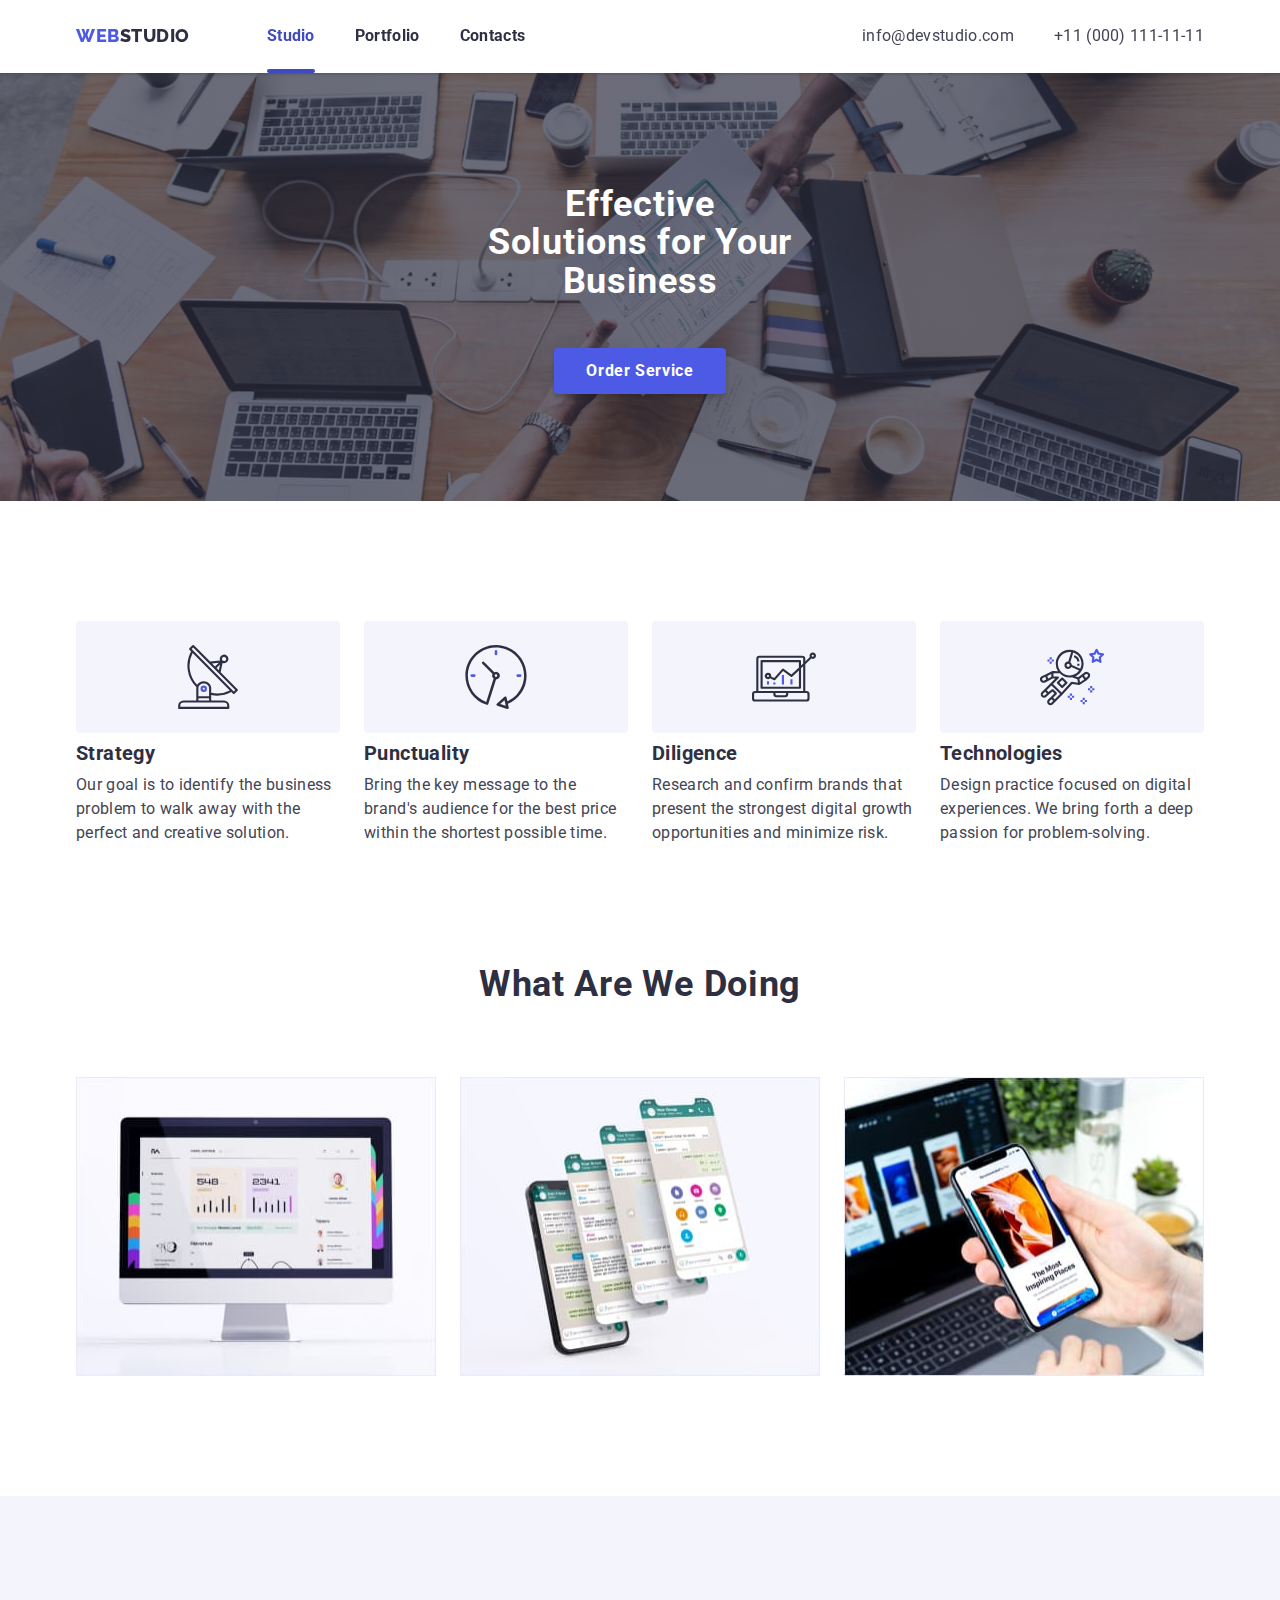
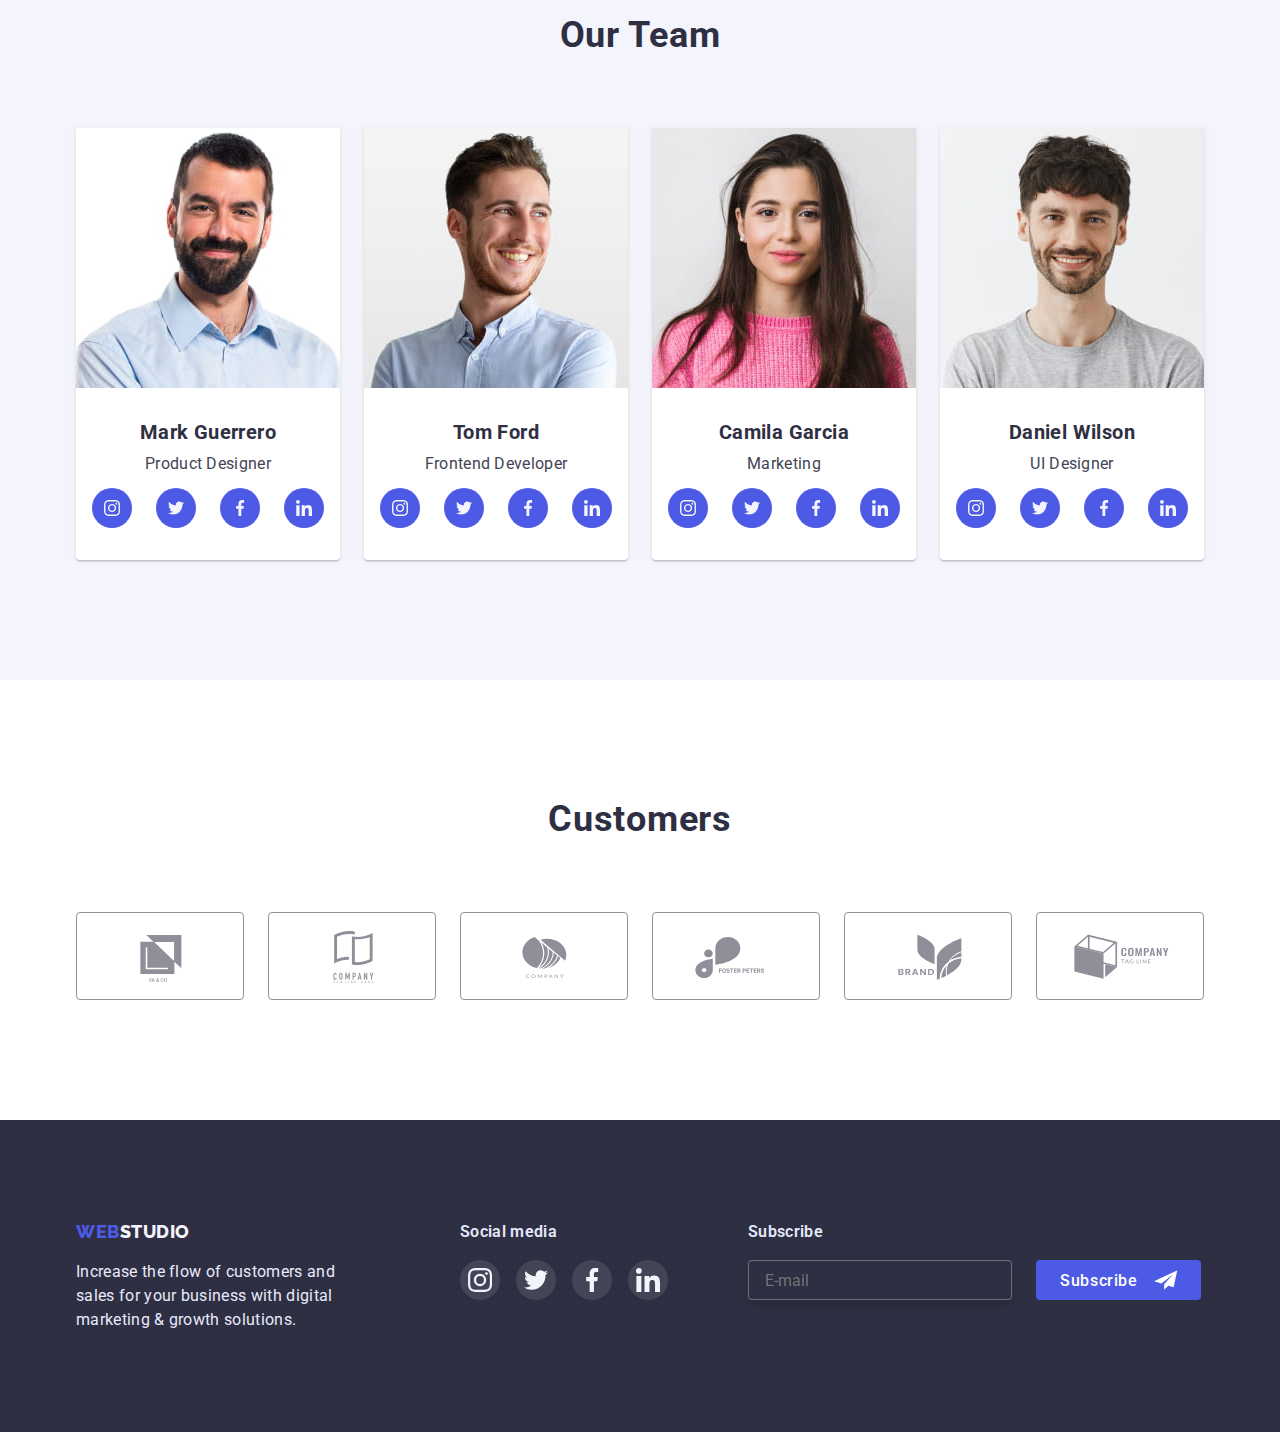
==== commit cff3fbe3: "adaptive" ====
--- a/index.html
+++ b/index.html
@@ -23,6 +23,24 @@
 
 	<body>
 		<header class="page-header">
+			<div class="container mob">
+				<a href="./index.html" class="logo-link link">
+					Web
+					<span class="logo-name">Studio</span>
+				</a>
+				<button
+					class="burger-btn is-open"
+					data-menu-button
+					aria-expanded="false"
+					aria-controls="mobile-menu"
+					type="button"
+				>
+					<svg aria-label="Mobile menu switcher" width="32" height="22" class="burger">
+						<use class="icon-burger" xlink:href="./images/icons.svg#burger"></use>
+						<use class="icon-close" xlink:href="./images/icons.svg#close"></use>
+					</svg>
+				</button>
+			</div>
 			<div class="container header-nav">
 				<nav class="navigation">
 					<a href="./index.html" class="logo-link link">
@@ -192,7 +210,7 @@
 			</section>
 
 			<!--Section 2   WORK-->
-			<!-- <section class="work section no-padding-top">
+			<section class="work section no-padding-top">
 				<div class="container">
 					<h2 class="section-header">What are we doing</h2>
 					<ul class="work-list">
@@ -207,7 +225,7 @@
 						</li>
 					</ul>
 				</div>
-			</section> -->
+			</section>
 
 			<!--Section 3    TEAM-->
 			<section class="team section">
@@ -565,7 +583,16 @@
 
 			document.body.style.paddingTop = `${pageHeaderHeight}px`;
 		</script>
-
+		<script>
+			(() => {
+				const menuBtnRef = document.querySelector("[data-menu-button");
+
+				menuBtnRef.addEventListener("click", () => {
+					menuBtnRef.classList.toggle("is-open");
+				});
+			})();
+		</script>
 		<script src="./js/modal.js"></script>
+		<script src="./js/mobile.js"></script>
 	</body>
 </html>
--- a/css/style.css
+++ b/css/style.css
@@ -58,7 +58,6 @@
 }
 
 .container {
-	/* width: 1158px; */
 	margin-left: auto;
 	margin-right: auto;
 	padding-left: 15px;
@@ -69,8 +68,46 @@
 	.container {
 		width: 428px;
 	}
+	.filter-list {
+	}
 }
 @media screen and (max-width: 767px) {
+	.container.header-nav {
+		display: none;
+	}
+	.mob {
+		display: flex;
+		align-items: center;
+		padding-top: 22px;
+		padding-bottom: 22px;
+	}
+	.burger-btn {
+		margin-left: auto;
+		background-color: transparent;
+		border: none;
+		padding: 0;
+		display: inline-flex;
+	}
+	.burger-btn .icon-close {
+		display: none;
+	}
+	.burger-btn.is-open .icon-close {
+		display: block;
+	}
+	.burger-btn.is-open .icon-burger {
+		display: none;
+	}
+	.burger {
+		stroke: var(--title-text-color);
+	}
+	.burger:hover,
+	.burger:focus {
+		stroke: var(--btn-hover-color);
+	}
+	.close-menu {
+		fill: #000;
+	}
+
 	.feature-item {
 		text-align: center;
 	}
@@ -116,11 +153,26 @@
 		width: 392px;
 	}
 	.card-item {
-		width: 396px;
-		height: 400px;
+		max-width: 396px;
+		height: auto;
+	}
+	.card-item:not(:last-child) {
+		margin-bottom: 48px;
+	}
+	.filter-list {
+		flex-wrap: wrap;
+		justify-content: left;
+		margin-bottom: 48px;
+	}
+	.section.portfolio {
+		padding-top: 48px;
+		padding-bottom: 48px;
 	}
 }
 @media screen and (min-width: 768px) {
+	.container.mob {
+		display: none;
+	}
 	.feature-list {
 		display: flex;
 	}
@@ -166,8 +218,22 @@
 		display: flex;
 		flex-wrap: wrap;
 	}
+	.filter-list {
+		justify-content: center;
+	}
+}
+@media screen and (min-width: 768px) and (max-width: 1199px) {
+	.filter-list {
+		margin-bottom: 64px;
+	}
 }
 @media screen and (max-width: 1199px) {
+	.work {
+		display: none;
+	}
+	.feature-icon {
+		display: none;
+	}
 	.feature-list {
 		row-gap: 72px;
 	}
@@ -191,7 +257,8 @@
 		margin-bottom: 16px;
 	}
 	.contacts-list {
-		margin-left: 118px;
+		display: block;
+		margin-left: auto;
 	}
 	.contacts-link {
 		padding-top: 10px;
@@ -217,7 +284,7 @@
 		padding-bottom: 120px;
 	}
 	.contacts-list {
-		margin-left: auto;
+		display: flex;
 	}
 	.contacts-link {
 		padding-top: 31px;
@@ -310,6 +377,9 @@
 	}
 	.card-list .card-item:nth-last-child(-n + 3) {
 		margin-bottom: 0px;
+	}
+	.filter-list {
+		margin-bottom: 72px;
 	}
 }
 
@@ -415,11 +485,6 @@
 }
 
 .nav-item {
-}
-
-.contacts-list {
-	display: flex;
-	/* margin-left: auto; */
 }
 
 .contacts-link {
@@ -565,8 +630,7 @@
 
 	width: 24px;
 	height: 24px;
-	/* margin-left: auto; */
-	/* margin-bottom: 24px; */
+
 	border: 1px solid rgba(0, 0, 0, 0.1);
 	border-radius: 50%;
 	fill: #000;
@@ -1078,9 +1142,7 @@
 }
 
 .filter-list {
-	margin-bottom: 72px;
 	display: flex;
-	justify-content: center;
 	gap: 24px;
 }
 
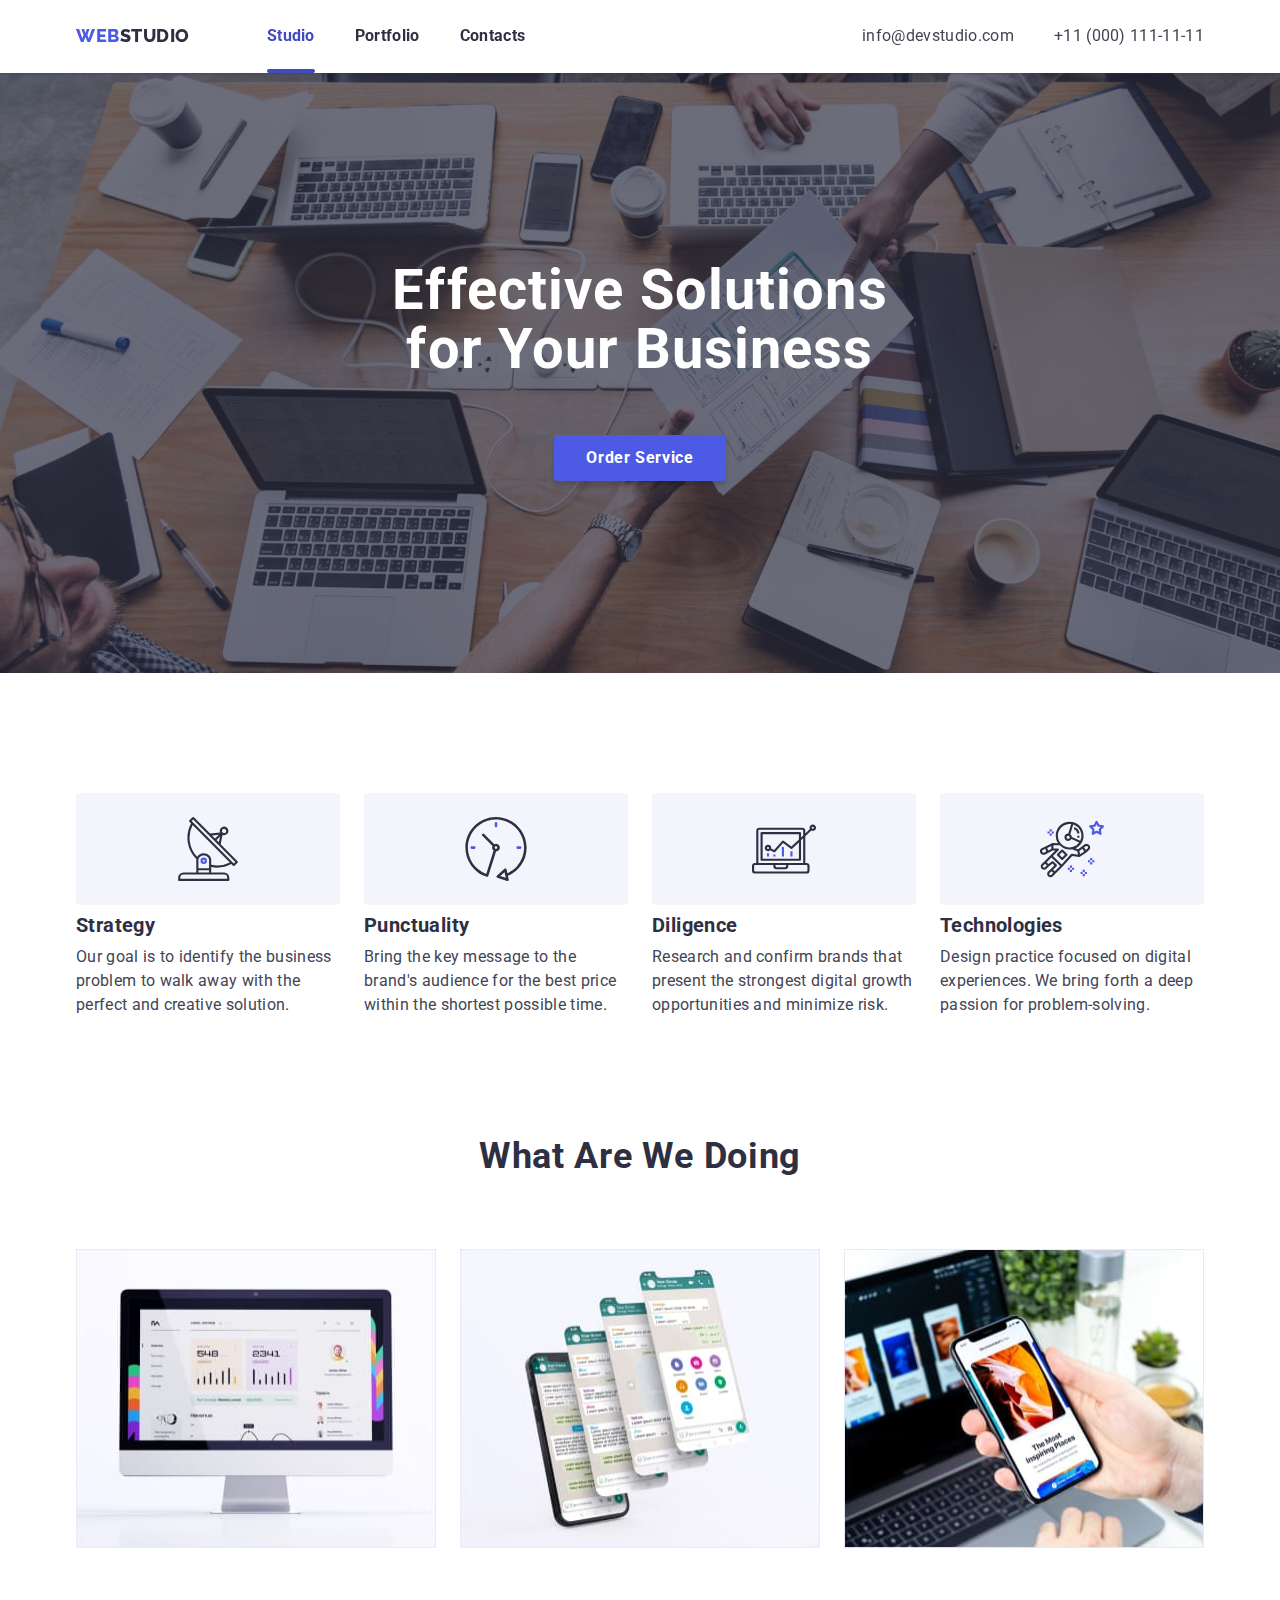
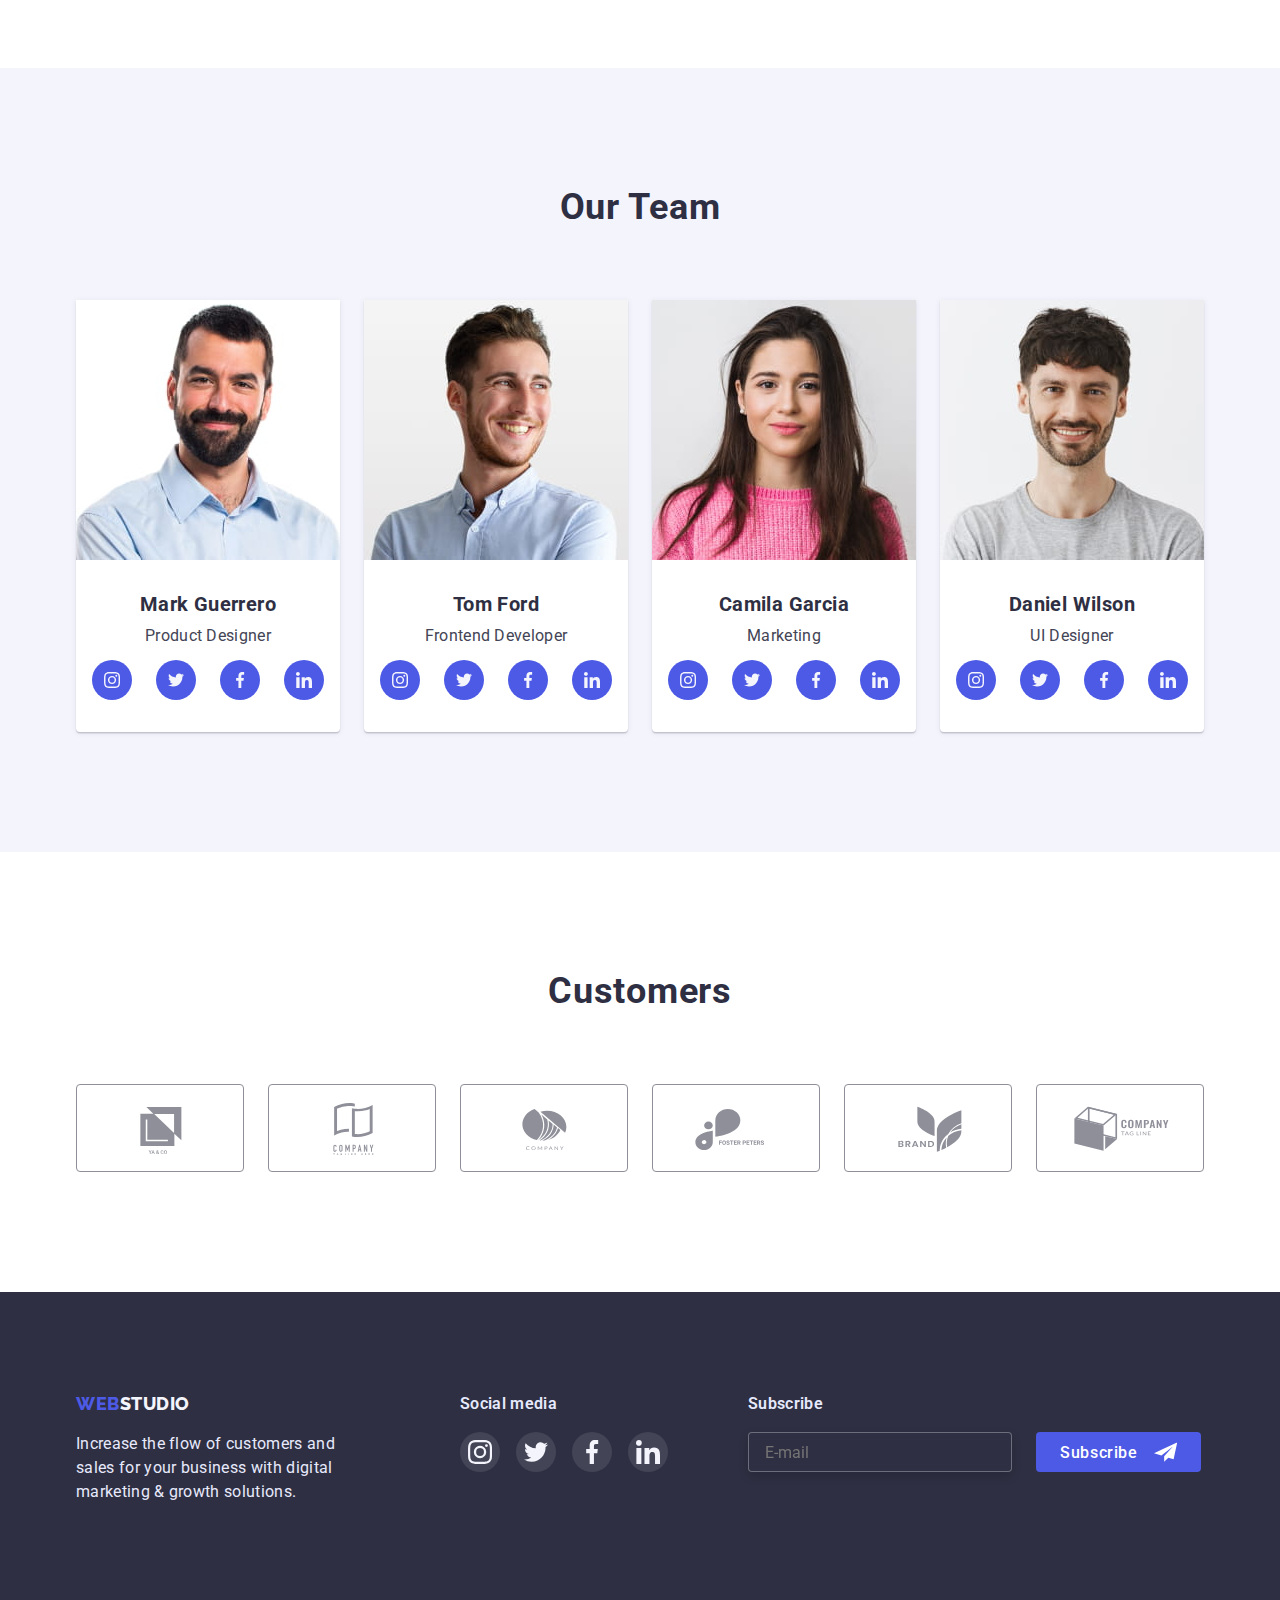
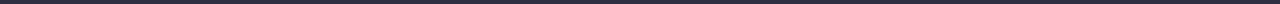
==== commit c60843ce: "add mobile menu without js" ====
--- a/index.html
+++ b/index.html
@@ -23,13 +23,27 @@
 
 	<body>
 		<header class="page-header">
-			<div class="container mob">
-				<a href="./index.html" class="logo-link link">
-					Web
-					<span class="logo-name">Studio</span>
-				</a>
+			<div class="container header-nav">
+				<nav class="navigation">
+					<a href="./index.html" class="logo-link link">
+						Web
+						<span class="logo-name">Studio</span>
+					</a>
+
+					<ul class="nav-list">
+						<li class="nav-item">
+							<a href="./index.html" class="nav-link link current">Studio</a>
+						</li>
+						<li class="nav-item">
+							<a href="./portfolio.html" class="nav-link link">Portfolio</a>
+						</li>
+						<li class="nav-item">
+							<a href="" class="nav-link link">Contacts</a>
+						</li>
+					</ul>
+				</nav>
 				<button
-					class="burger-btn is-open"
+					class="mobile-menu-open is-open"
 					data-menu-button
 					aria-expanded="false"
 					aria-controls="mobile-menu"
@@ -37,30 +51,9 @@
 				>
 					<svg aria-label="Mobile menu switcher" width="32" height="22" class="burger">
 						<use class="icon-burger" xlink:href="./images/icons.svg#burger"></use>
-						<use class="icon-close" xlink:href="./images/icons.svg#close"></use>
 					</svg>
 				</button>
-			</div>
-			<div class="container header-nav">
-				<nav class="navigation">
-					<a href="./index.html" class="logo-link link">
-						Web
-						<span class="logo-name">Studio</span>
-					</a>
-					<ul class="nav-list list">
-						<li class="nav-item">
-							<a href="./index.html" class="nav-link link current">Studio</a>
-						</li>
-						<li class="nav-item">
-							<a href="./portfolio.html" class="nav-link link">Portfolio</a>
-						</li>
-						<li class="nav-item">
-							<a href="" class="nav-link link">Contacts</a>
-						</li>
-					</ul>
-				</nav>
-
-				<ul class="contacts-list list">
+				<ul class="contacts-list">
 					<li class="contacts-item">
 						<a class="contacts-link link" href="mailto:info@devstudio.com">info@devstudio.com</a>
 					</li>
@@ -72,83 +65,6 @@
 		<main>
 			<!--Hero-->
 			<section class="hero">
-				<div class="backdrop is-hidden" data-modal>
-					<div class="modal">
-						<button data-modal-close class="close-modal">
-							<svg width="8" height="8">
-								<use xlink:href="./images/icons.svg#close"></use>
-							</svg>
-						</button>
-						<p class="modal-header">Leave your contacts and we will call you back</p>
-						<form class="modal-form">
-							<label class="modal-form-field">
-								<span class="modal-label">Name</span>
-								<input
-									type="text"
-									class="modal-input"
-									name="user-name"
-									required
-									minlength="2"
-									pattern="^[A-Za-zА-Яа-яіІїЇ]+$"
-									title="Type your name here"
-								/>
-								<svg width="16" height="16" class="modal-icon">
-									<use xlink:href="./images/icons.svg#person"></use>
-								</svg>
-							</label>
-
-							<label class="modal-form-field">
-								<span class="modal-label">Phone</span>
-								<input
-									type="tel"
-									class="modal-input"
-									name="telephone"
-									required
-									pattern="[0-9]{10}"
-									title="Ten digits
-                phone number"
-									minlength="10"
-								/>
-								<svg width="16" height="16" class="modal-icon">
-									<use xlink:href="./images/icons.svg#phone"></use>
-								</svg>
-							</label>
-
-							<label class="modal-form-field">
-								<span class="modal-label">Email</span>
-								<input
-									type="email"
-									class="modal-input"
-									name="email"
-									required
-									pattern="[a-z0-9._%+-]+@[a-z0-9.-]+\.[a-z]{2,4}$"
-									title="email@mail.com"
-								/>
-								<svg width="16" height="16" class="modal-icon">
-									<use xlink:href="./images/icons.svg#email"></use>
-								</svg>
-							</label>
-
-							<label for="comment" class="modal-label">Comment</label>
-							<textarea class="modal-comment" name="comment" id="comment" placeholder="Text input"></textarea>
-
-							<label for="policy" class="modal-label-policy">
-								<input type="checkbox" class="modal-input-policy" name="policy" value="policy-agree" id="policy" />
-								<span class="checkbox-field">
-									<svg width="16" height="16" class="checkbox-icon">
-										<use xlink:href="./images/icons.svg#checkbox"></use>
-									</svg>
-								</span>
-								<span>
-									I accept the terms and conditions of the
-									<a class="form-link" href="">Privacy Policy</a>
-								</span>
-							</label>
-
-							<button type="submit" class="modal-btn">Send</button>
-						</form>
-					</div>
-				</div>
 				<div class="container">
 					<h1 class="hero-header">Effective Solutions for Your Business</h1>
 					<button data-modal-open class="hero-button" type="button">Order Service</button>
@@ -215,13 +131,13 @@
 					<h2 class="section-header">What are we doing</h2>
 					<ul class="work-list">
 						<li class="work-item">
-							<img src="./images/img.jpg" alt="desktop" width="360" />
+							<img srcset="./images/img@2x.jpg 2x" src="./images/img.jpg" alt="desktop" width="360" />
 						</li>
 						<li class="work-item">
-							<img src="./images/img1.jpg" alt="mobile" width="360" />
+							<img srcset="./images/img1@2x.jpg 2x" src="./images/img1.jpg" alt="mobile" width="360" />
 						</li>
 						<li class="work-item">
-							<img src="./images/img2.jpg" alt="sync" width="360" />
+							<img srcset="./images/img2@2x.jpg 2x" src="./images/img2.jpg" alt="sync" width="360" />
 						</li>
 					</ul>
 				</div>
@@ -233,7 +149,13 @@
 					<h2 class="section-header">Our team</h2>
 					<ul class="team-list">
 						<li class="team-item">
-							<img class="card-img" src="./images/mark.jpg" alt="photo mark" width="264" />
+							<img
+								class="card-img"
+								srcset="./images/mark@2x.jpg 2x"
+								src="./images/mark.jpg"
+								alt="photo mark"
+								width="264"
+							/>
 							<div class="under-card">
 								<h3 class="section-title team-name">Mark Guerrero</h3>
 								<p class="team-position section-text">Product Designer</p>
@@ -285,7 +207,13 @@
 							</div>
 						</li>
 						<li class="team-item">
-							<img class="card-img" src="./images/tom.jpg" alt="photo tom" width="264" />
+							<img
+								srcset="./images/tom@2x.jpg 2x"
+								class="card-img"
+								src="./images/tom.jpg"
+								alt="photo tom"
+								width="264"
+							/>
 							<div class="under-card">
 								<h3 class="section-title team-name">Tom Ford</h3>
 								<p class="team-position section-text">Frontend Developer</p>
@@ -337,7 +265,13 @@
 							</div>
 						</li>
 						<li class="team-item">
-							<img class="card-img" src="./images/camila.jpg" alt="photo camila" width="264" />
+							<img
+								srcset="./images/camila@2x.jpg 2x"
+								class="card-img"
+								src="./images/camila.jpg"
+								alt="photo camila"
+								width="264"
+							/>
 							<div class="under-card">
 								<h3 class="section-title team-name">Camila Garcia</h3>
 								<p class="team-position section-text">Marketing</p>
@@ -389,7 +323,13 @@
 							</div>
 						</li>
 						<li class="team-item">
-							<img class="card-img" src="./images/daniel.jpg" alt="photo daniel" width="264" />
+							<img
+								srcset="./images/daniel@2x.jpg 2x"
+								class="card-img"
+								src="./images/daniel.jpg"
+								alt="photo daniel"
+								width="264"
+							/>
 							<div class="under-card">
 								<h3 class="section-title team-name">Daniel Wilson</h3>
 								<p class="team-position section-text">UI Designer</p>
@@ -443,58 +383,58 @@
 					</ul>
 				</div>
 			</section>
+
+			<!--Section 4 CUSTOMERS-->
+			<section class="customers section">
+				<div class="container">
+					<h2 class="section-header">Customers</h2>
+					<ul class="customers-list">
+						<li class="customers-item">
+							<a class="customers-link" target="_blank" rel="norefferer noopener nofollow" href="">
+								<svg width="104" height="56">
+									<use xlink:href="./images/icons.svg#client1"></use>
+								</svg>
+							</a>
+						</li>
+						<li class="customers-item">
+							<a class="customers-link" target="_blank" rel="norefferer noopener nofollow" href="">
+								<svg class="customer-svg" width="104" height="56">
+									<use xlink:href="./images/icons.svg#client2"></use>
+								</svg>
+							</a>
+						</li>
+						<li class="customers-item">
+							<a class="customers-link" target="_blank" rel="norefferer noopener nofollow" href="">
+								<svg width="104" height="56">
+									<use xlink:href="./images/icons.svg#client3"></use>
+								</svg>
+							</a>
+						</li>
+						<li class="customers-item">
+							<a class="customers-link" target="_blank" rel="norefferer noopener nofollow" href="">
+								<svg width="104" height="56">
+									<use xlink:href="./images/icons.svg#client4"></use>
+								</svg>
+							</a>
+						</li>
+						<li class="customers-item">
+							<a class="customers-link" target="_blank" rel="norefferer noopener nofollow" href="">
+								<svg width="104" height="56">
+									<use xlink:href="./images/icons.svg#client5"></use>
+								</svg>
+							</a>
+						</li>
+						<li class="customers-item">
+							<a class="customers-link" target="_blank" rel="norefferer noopener nofollow" href="">
+								<svg width="104" height="56">
+									<use xlink:href="./images/icons.svg#client6"></use>
+								</svg>
+							</a>
+						</li>
+					</ul>
+				</div>
+			</section>
 		</main>
-
-		<!--Section 4 CUSTOMERS-->
-		<section class="customers section">
-			<div class="container">
-				<h2 class="section-header">Customers</h2>
-				<ul class="customers-list">
-					<li class="customers-item">
-						<a class="customers-link" target="_blank" rel="norefferer noopener nofollow" href="">
-							<svg width="104" height="56">
-								<use xlink:href="./images/icons.svg#client1"></use>
-							</svg>
-						</a>
-					</li>
-					<li class="customers-item">
-						<a class="customers-link" target="_blank" rel="norefferer noopener nofollow" href="">
-							<svg class="customer-svg" width="104" height="56">
-								<use xlink:href="./images/icons.svg#client2"></use>
-							</svg>
-						</a>
-					</li>
-					<li class="customers-item">
-						<a class="customers-link" target="_blank" rel="norefferer noopener nofollow" href="">
-							<svg width="104" height="56">
-								<use xlink:href="./images/icons.svg#client3"></use>
-							</svg>
-						</a>
-					</li>
-					<li class="customers-item">
-						<a class="customers-link" target="_blank" rel="norefferer noopener nofollow" href="">
-							<svg width="104" height="56">
-								<use xlink:href="./images/icons.svg#client4"></use>
-							</svg>
-						</a>
-					</li>
-					<li class="customers-item">
-						<a class="customers-link" target="_blank" rel="norefferer noopener nofollow" href="">
-							<svg width="104" height="56">
-								<use xlink:href="./images/icons.svg#client5"></use>
-							</svg>
-						</a>
-					</li>
-					<li class="customers-item">
-						<a class="customers-link" target="_blank" rel="norefferer noopener nofollow" href="">
-							<svg width="104" height="56">
-								<use xlink:href="./images/icons.svg#client6"></use>
-							</svg>
-						</a>
-					</li>
-				</ul>
-			</div>
-		</section>
 
 		<!--Footer-->
 		<footer class="footer">
@@ -578,20 +518,146 @@
 			</div>
 		</footer>
 
-		<script>
-			const { height: pageHeaderHeight } = document.querySelector(".page-header").getBoundingClientRect();
-
-			document.body.style.paddingTop = `${pageHeaderHeight}px`;
-		</script>
-		<script>
-			(() => {
-				const menuBtnRef = document.querySelector("[data-menu-button");
-
-				menuBtnRef.addEventListener("click", () => {
-					menuBtnRef.classList.toggle("is-open");
-				});
-			})();
-		</script>
+		<!-- Backdrop + modal -->
+		<div class="backdrop is-hidden" data-modal>
+			<div class="modal">
+				<button data-modal-close class="close-modal">
+					<svg width="8" height="8">
+						<use xlink:href="./images/icons.svg#close"></use>
+					</svg>
+				</button>
+				<p class="modal-header">Leave your contacts and we will call you back</p>
+				<form class="modal-form">
+					<label class="modal-form-field">
+						<span class="modal-label">Name</span>
+						<input
+							type="text"
+							class="modal-input"
+							name="user-name"
+							required
+							minlength="2"
+							pattern="^[A-Za-zА-Яа-яіІїЇ]+$"
+							title="Type your name here"
+						/>
+						<svg width="16" height="16" class="modal-icon">
+							<use xlink:href="./images/icons.svg#person"></use>
+						</svg>
+					</label>
+
+					<label class="modal-form-field">
+						<span class="modal-label">Phone</span>
+						<input
+							type="tel"
+							class="modal-input"
+							name="telephone"
+							required
+							pattern="[0-9]{10}"
+							title="Ten digits
+                phone number"
+							minlength="10"
+						/>
+						<svg width="16" height="16" class="modal-icon">
+							<use xlink:href="./images/icons.svg#phone"></use>
+						</svg>
+					</label>
+
+					<label class="modal-form-field">
+						<span class="modal-label">Email</span>
+						<input
+							type="email"
+							class="modal-input"
+							name="email"
+							required
+							pattern="[a-z0-9._%+-]+@[a-z0-9.-]+\.[a-z]{2,4}$"
+							title="email@mail.com"
+						/>
+						<svg width="16" height="16" class="modal-icon">
+							<use xlink:href="./images/icons.svg#email"></use>
+						</svg>
+					</label>
+
+					<label for="comment" class="modal-label">Comment</label>
+					<textarea class="modal-comment" name="comment" id="comment" placeholder="Text input"></textarea>
+
+					<label for="policy" class="modal-label-policy">
+						<input type="checkbox" class="modal-input-policy" name="policy" value="policy-agree" id="policy" />
+						<span class="checkbox-field">
+							<svg width="16" height="16" class="checkbox-icon">
+								<use xlink:href="./images/icons.svg#checkbox"></use>
+							</svg>
+						</span>
+						<span>
+							I accept the terms and conditions of the
+							<a class="form-link" href="">Privacy Policy</a>
+						</span>
+					</label>
+
+					<button type="submit" class="modal-btn">Send</button>
+				</form>
+			</div>
+		</div>
+		<!-- Mobile menu -->
+		<div class="mobile-menu">
+			<div class="mobile-menu-container">
+				<button class="close-modal mobile-close">
+					<svg width="8" height="8">
+						<use xlink:href="./images/icons.svg#close"></use>
+					</svg>
+				</button>
+				<ul class="mobile-nav">
+					<li class="mobile-nav-item">
+						<a href="./index.html" class="mobile-nav-link">Studio</a>
+					</li>
+					<li class="mobile-nav-item">
+						<a href="./portfolio.html" class="mobile-nav-link">Portfolio</a>
+					</li>
+					<li class="mobile-nav-item">
+						<a href="" class="mobile-nav-link">Contacts</a>
+					</li>
+				</ul>
+				<ul class="mobile-contacts">
+					<li class="mobile-contacts-item">
+						<a class="mobile-contacts-tel" href="tel:+110001111111">+11 (000) 111-11-11</a>
+					</li>
+					<li class="mobile-contacts-item">
+						<a class="mobile-contacts-mail" href="mailto:info@devstudio.com">info@devstudio.com</a>
+					</li>
+				</ul>
+				<ul class="social-list">
+					<li class="social-item">
+						<a href="https://instagram.com" target="_blank" rel="norefferer noopener nofollow" class="social-link">
+							<svg class="social-icon" height="24" width="24">
+								<use xlink:href="./images/icons.svg#inst"></use>
+							</svg>
+						</a>
+					</li>
+					<li class="social-item">
+						<a href="https://twitter.com" target="_blank" rel="norefferer noopener nofollow" class="social-link">
+							<svg class="social-icon" height="24" width="24">
+								<use xlink:href="./images/icons.svg#twt"></use>
+							</svg>
+						</a>
+					</li>
+					<li class="social-item">
+						<a href="https://fb.com" target="_blank" rel="norefferer noopener nofollow" class="social-link">
+							<svg class="social-icon" height="24" width="24">
+								<use xlink:href="./images/icons.svg#fb"></use>
+							</svg>
+						</a>
+					</li>
+					<li class="social-item">
+						<a href="https://linkedin.com" target="_blank" rel="norefferer noopener nofollow" class="social-link">
+							<svg class="social-icon" height="24" width="24">
+								<use xlink:href="./images/icons.svg#in"></use>
+							</svg>
+						</a>
+					</li>
+				</ul>
+			</div>
+		</div>
+
+		<!-- JS -->
+		<script src="./js/header-height.js"></script>
 		<script src="./js/modal.js"></script>
 		<script src="./js/mobile.js"></script>
 	</body>
--- a/css/style.css
+++ b/css/style.css
@@ -60,327 +60,8 @@
 .container {
 	margin-left: auto;
 	margin-right: auto;
-	padding-left: 15px;
-	padding-right: 15px;
-}
-
-@media screen and (min-width: 480px) {
-	.container {
-		width: 428px;
-	}
-	.filter-list {
-	}
-}
-@media screen and (max-width: 767px) {
-	.container.header-nav {
-		display: none;
-	}
-	.mob {
-		display: flex;
-		align-items: center;
-		padding-top: 22px;
-		padding-bottom: 22px;
-	}
-	.burger-btn {
-		margin-left: auto;
-		background-color: transparent;
-		border: none;
-		padding: 0;
-		display: inline-flex;
-	}
-	.burger-btn .icon-close {
-		display: none;
-	}
-	.burger-btn.is-open .icon-close {
-		display: block;
-	}
-	.burger-btn.is-open .icon-burger {
-		display: none;
-	}
-	.burger {
-		stroke: var(--title-text-color);
-	}
-	.burger:hover,
-	.burger:focus {
-		stroke: var(--btn-hover-color);
-	}
-	.close-menu {
-		fill: #000;
-	}
-
-	.feature-item {
-		text-align: center;
-	}
-	.feature-item:not(:last-child) {
-		margin-bottom: 72px;
-	}
-	.team-item {
-		margin-left: auto;
-		margin-right: auto;
-		width: 264px;
-	}
-	.team-item:not(:last-child) {
-		margin-bottom: 72px;
-	}
-	.customers-list {
-		display: flex;
-		flex-wrap: wrap;
-		row-gap: 72px;
-		column-gap: 16px;
-		justify-content: center;
-	}
-	.customers-item {
-		flex-basis: calc((100% - 1 * 16px) / 2);
-		max-width: 190px;
-	}
-	.footer {
-		text-align: center;
-	}
-	.footer-text-left {
-		margin-left: auto;
-		margin-right: auto;
-		margin-bottom: 72px;
-	}
-	.footer-right .social-list {
-		justify-content: center;
-	}
-
-	.subscribe-btn {
-		margin-left: auto;
-		margin-right: auto;
-	}
-	.modal {
-		width: 392px;
-	}
-	.card-item {
-		max-width: 396px;
-		height: auto;
-	}
-	.card-item:not(:last-child) {
-		margin-bottom: 48px;
-	}
-	.filter-list {
-		flex-wrap: wrap;
-		justify-content: left;
-		margin-bottom: 48px;
-	}
-	.section.portfolio {
-		padding-top: 48px;
-		padding-bottom: 48px;
-	}
-}
-@media screen and (min-width: 768px) {
-	.container.mob {
-		display: none;
-	}
-	.feature-list {
-		display: flex;
-	}
-	.feature-item {
-		width: calc((100% - 1 * 24px) / 2);
-	}
-
-	.container {
-		width: 768px;
-	}
-	.modal {
-		width: 408px;
-	}
-	.team-list {
-		display: flex;
-	}
-	.customers-list {
-		display: flex;
-		flex-wrap: wrap;
-		column-gap: 24px;
-		row-gap: 72px;
-		justify-content: center;
-	}
-	.customers-item {
-		flex-basis: 168px;
-	}
-	.footer-flex {
-		display: flex;
-		flex-wrap: wrap;
-	}
-	.footer-left {
-		margin-right: 24px;
-	}
-
-	.contacts-list {
-		display: flex;
-		margin-left: auto;
-		row-gap: 4px;
-		column-gap: 40px;
-		flex-wrap: wrap;
-	}
-	.card-list {
-		display: flex;
-		flex-wrap: wrap;
-	}
-	.filter-list {
-		justify-content: center;
-	}
-}
-@media screen and (min-width: 768px) and (max-width: 1199px) {
-	.filter-list {
-		margin-bottom: 64px;
-	}
-}
-@media screen and (max-width: 1199px) {
-	.work {
-		display: none;
-	}
-	.feature-icon {
-		display: none;
-	}
-	.feature-list {
-		row-gap: 72px;
-	}
-	.feature-list {
-		flex-wrap: wrap;
-	}
-	.footer-text-left {
-		margin-bottom: 72px;
-	}
-	.footer-right .social-list {
-		margin-bottom: 72px;
-	}
-	.team-list {
-		flex-wrap: wrap;
-		row-gap: 64px;
-		column-gap: 24px;
-		justify-content: center;
-	}
-
-	.subscribe-input {
-		margin-bottom: 16px;
-	}
-	.contacts-list {
-		display: block;
-		margin-left: auto;
-	}
-	.contacts-link {
-		padding-top: 10px;
-		padding-bottom: 10px;
-	}
-	.card-list {
-		/* display: flex;
-		flex-wrap: wrap; */
-		column-gap: 24px;
-		row-gap: 48px;
-	}
-	.card-item {
-		flex-basis: calc((100% - 24px) / 2);
-	}
-}
-
-@media screen and (min-width: 1200px) {
-	.container {
-		width: 1158px;
-	}
-	.section {
-		padding-top: 120px;
-		padding-bottom: 120px;
-	}
-	.contacts-list {
-		display: flex;
-	}
-	.contacts-link {
-		padding-top: 31px;
-		padding-bottom: 31px;
-	}
-	.feature-list {
-		margin-left: -12px;
-		margin-right: -12px;
-	}
-
-	.feature-item {
-		width: calc((100% - 24px * 3) / 4);
-		margin-right: 12px;
-		margin-left: 12px;
-	}
-
-	.feature-item .section-text {
-		padding-bottom: 0;
-	}
-
-	.feature-icon {
-		display: flex;
-		align-items: center;
-		justify-content: center;
-
-		height: 112px;
-		margin-bottom: 8px;
-
-		border-radius: 4px;
-		background-color: var(--secondary-color);
-	}
-
-	.work-list {
-		display: flex;
-	}
-
-	.work-item {
-		width: calc((100% - 48px) / 3);
-		margin-right: 24px;
-	}
-
-	.work-list .work-item:last-child {
-		margin-right: 0;
-	}
-
-	.team-list {
-		justify-content: space-between;
-		gap: 24px;
-	}
-
-	.customers-list {
-		display: flex;
-		gap: 24px;
-	}
-
-	.customers-link {
-		width: 168px;
-	}
-
-	.container.footer-flex {
-		display: flex;
-	}
-
-	.footer-right {
-		margin-right: 80px;
-	}
-
-	.footer-right > .social-list {
-		gap: 16px;
-	}
-
-	.footer-left {
-		margin-right: 120px;
-	}
-
-	.flex-form {
-		display: flex;
-		gap: 24px;
-		margin-top: 16px;
-	}
-	.card-item {
-		width: calc((100% - 48px) / 3);
-		margin-right: 24px;
-		margin-bottom: 40px;
-		border: 1px solid #e7e9fc;
-		box-shadow: 0px 1px 6px rgb(46 47 66 / 8%);
-	}
-	.card-list .card-item:nth-child(3n) {
-		margin-right: 0px;
-	}
-	.card-list .card-item:nth-last-child(-n + 3) {
-		margin-bottom: 0px;
-	}
-	.filter-list {
-		margin-bottom: 72px;
-	}
+	padding-left: 16px;
+	padding-right: 16px;
 }
 
 .visually-hidden {
@@ -492,8 +173,7 @@
 	line-height: 0.66;
 	letter-spacing: 0.02em;
 	color: var(--primary-text-color);
-	/* padding-top: 31px;
-	padding-bottom: 31px; */
+
 	display: block;
 
 	transition-duration: 250ms;
@@ -505,10 +185,6 @@
 .contacts-link:focus {
 	color: var(--accent-color);
 }
-
-/* .contacts-list .contacts-item + .contacts-item {
-	margin-left: 40px;
-} */
 
 /*======================== MAIN PAGE ========================*/
 
@@ -523,7 +199,6 @@
 	background-image: linear-gradient(to right, #2e2f42b3, #2e2f42b3), url(../images/hero-bg.jpg);
 	background-size: cover;
 	background-repeat: no-repeat;
-	background-position: center;
 }
 
 .hero-header {
@@ -535,9 +210,9 @@
 
 	color: var(--bg-color);
 
-	max-width: 318px;
+	max-width: 320px;
 	margin: 0 auto;
-	margin-bottom: 48px;
+	margin-bottom: 72px;
 }
 
 .hero-button {
@@ -548,6 +223,7 @@
 	letter-spacing: 0.04em;
 
 	margin: 0 auto;
+
 	color: var(--bg-color);
 	background-color: var(--accent-color);
 	box-shadow: 0px 4px 4px rgba(0, 0, 0, 0.15);
@@ -620,9 +296,12 @@
 	opacity: 0;
 }
 
+.modal .close-modal {
+	left: 360px;
+}
+
 .close-modal {
 	position: absolute;
-	left: 360px;
 
 	display: flex;
 	align-items: center;
@@ -790,8 +469,6 @@
 }
 
 .modal-btn {
-	/* position: absolute; */
-
 	background-color: var(--accent-color);
 	box-shadow: 0px 4px 4px rgba(0, 0, 0, 0.15);
 	border-radius: 4px;
@@ -857,62 +534,19 @@
 
 /*======================== FEATURE ========================*/
 
-.feature-list {
-	/* display: flex;
-	margin-left: -12px;
-	margin-right: -12px; */
-}
-
 .feature-item {
 	display: block;
-
-	/* width: calc((100% - 24px * 3) / 4);
-	margin-right: 12px;
-	margin-left: 12px; */
 }
 .feature-item .section-text {
 	padding-bottom: 0;
 }
 
-.feature-icon {
-	/* display: flex;
-	align-items: center;
-	justify-content: center;
-
-	height: 112px;
-	margin-bottom: 8px;
-
-	border-radius: 4px;
-	background-color: var(--secondary-color); */
-}
-
 /*======================= WORK ==========================*/
-
-.work {
-}
-
-.work-list {
-	/* display: flex; */
-}
-
-.work-item {
-	/* width: calc((100% - 48px) / 3);
-	margin-right: 24px; */
-}
-.work-list .work-item:last-child {
-	/* margin-right: 0; */
-}
 
 /*=========================== TEAM ===========================*/
 
 .team {
 	background-color: var(--secondary-color);
-}
-
-.team-list {
-	/* display: flex;
-	justify-content: space-between;
-	gap: 24px; */
 }
 
 .team-item {
@@ -961,10 +595,6 @@
 }
 
 /*================== CUSTOMERS ==================*/
-.customers-list {
-	/* display: flex;
-	gap: 24px; */
-}
 
 .customers-link {
 	display: flex;
@@ -1017,20 +647,8 @@
 	margin-bottom: 16px;
 }
 
-.container.footer-flex {
-	/* display: flex; */
-}
-
-.footer-right {
-	/* margin-right: 80px; */
-}
-
 .footer-right > .social-list {
 	gap: 16px;
-}
-
-.footer-left {
-	/* margin-right: 120px; */
 }
 
 .social-link.footer-social {
@@ -1149,18 +767,9 @@
 /*======================= PORTFOLIO CARD ROW ====================*/
 
 .card-item {
-	/* width: calc((100% - 48px) / 3);
-	margin-right: 24px;
-	margin-bottom: 40px; */
 	border: 1px solid #e7e9fc;
 	box-shadow: 0px 1px 6px rgb(46 47 66 / 8%);
 }
-/* .card-list .card-item:nth-child(3n) {
-	margin-right: 0px;
-}
-.card-list .card-item:nth-last-child(-n + 3) {
-	margin-bottom: 0px;
-} */
 
 .card-link {
 	display: block;
@@ -1212,12 +821,427 @@
 	color: var(--secondary-color);
 }
 
-/* .card-item:not(:nth-last-child(-n + 3)) {
-	margin-bottom: 40px;
-}
-.card-item:not(:nth-child(3n)) {
-	margin-right: 24px;
-} */
-
 .card-img {
 }
+
+/* 0 - 1199px */
+@media screen and (max-width: 1199px) {
+	.hero {
+		background-image: linear-gradient(to right, #2e2f42b3, #2e2f42b3), url(../images/dark-bg-tablet.jpg);
+	}
+	.work {
+		display: none;
+	}
+	.feature-icon {
+		display: none;
+	}
+	.feature-list {
+		flex-wrap: wrap;
+		column-gap: 24px;
+		row-gap: 72px;
+	}
+	.footer-text-left {
+		margin-bottom: 72px;
+	}
+	.footer-right .social-list {
+		margin-bottom: 72px;
+	}
+	.team-list {
+		flex-wrap: wrap;
+		row-gap: 64px;
+		column-gap: 24px;
+		justify-content: center;
+	}
+
+	.subscribe-input {
+		margin-bottom: 16px;
+	}
+
+	.contacts-link {
+		padding-top: 10px;
+		padding-bottom: 10px;
+	}
+	.card-list {
+		column-gap: 24px;
+		row-gap: 48px;
+	}
+	.card-item {
+		flex-basis: calc((100% - 24px) / 2);
+	}
+}
+
+/* 768px - 1199px */
+@media screen and (min-width: 768px) and (max-width: 1199px) {
+	.filter-list {
+		margin-bottom: 64px;
+	}
+}
+
+/* 0 - 767px */
+@media screen and (max-width: 767px) {
+	.hero {
+		background-image: linear-gradient(to right, #2e2f42b3, #2e2f42b3), url(../images/dark-bg-mobile.jpg);
+	}
+
+	.mobile-menu {
+		position: fixed;
+		width: 100%;
+		height: 100%;
+		top: 0;
+		left: 0;
+		background-color: #fff;
+		z-index: 100;
+		padding: 40px;
+	}
+	.mobile-menu-container {
+		height: 100%;
+		display: flex;
+		justify-content: space-between;
+		flex-direction: column;
+	}
+	.mobile-menu .close-modal {
+		top: 40px;
+		right: 40px;
+	}
+	.mobile-nav-item {
+		font-weight: 700;
+		font-size: 36px;
+		line-height: 1.111;
+		letter-spacing: 0.02em;
+		margin-top: 40px;
+	}
+
+	.mobile-nav-item:nth-child(3) {
+		color: var(--btn-hover-color);
+	}
+	.mobile-contacts {
+		margin-top: auto;
+	}
+	.mobile-contacts-tel {
+		font-weight: 600;
+		font-size: 36px;
+		line-height: 1.111;
+		text-transform: capitalize;
+		color: var(--accent-color);
+	}
+	.mobile-contacts-mail {
+		font-weight: 500;
+		font-size: 20px;
+		line-height: 1.2;
+		letter-spacing: 0.02em;
+		color: var(--primary-text-color);
+	}
+	.mobile-contacts .mobile-contacts-item + .mobile-contacts-item {
+		margin-top: 40px;
+	}
+
+	.mobile-menu .social-list {
+		margin-top: 48px;
+		justify-content: space-between;
+	}
+	.nav-list {
+		display: none;
+	}
+
+	.navigation .logo-link {
+		padding: 23px 0px;
+	}
+	.contacts-list {
+		display: none;
+	}
+	.mobile-menu-open {
+		margin-left: auto;
+		background-color: transparent;
+		padding: 0;
+		height: 22px;
+		transition: fill 250ms cubic-bezier(0.4, 0, 0.2, 1);
+	}
+
+	.mobile-menu-open:hover,
+	.mobile-menu-open:focus {
+		fill: var(--btn-hover-color);
+	}
+	/* .close-menu {
+		fill: #000;
+	} */
+
+	.feature-item {
+		text-align: center;
+	}
+	.feature-item:not(:last-child) {
+		margin-bottom: 72px;
+	}
+	.team-item {
+		margin-left: auto;
+		margin-right: auto;
+		width: 264px;
+	}
+	.team-item:not(:last-child) {
+		margin-bottom: 72px;
+	}
+	.customers-list {
+		display: flex;
+		flex-wrap: wrap;
+		row-gap: 72px;
+		column-gap: 16px;
+		justify-content: center;
+	}
+	.customers-item {
+		flex-basis: calc((100% - 1 * 16px) / 2);
+		max-width: 190px;
+	}
+	.footer {
+		text-align: center;
+	}
+	.footer-text-left {
+		margin-left: auto;
+		margin-right: auto;
+		margin-bottom: 72px;
+	}
+	.footer-right .social-list {
+		justify-content: center;
+	}
+
+	.subscribe-btn {
+		margin-left: auto;
+		margin-right: auto;
+	}
+	.modal {
+		width: 392px;
+	}
+	.card-item {
+		max-width: 396px;
+		height: auto;
+	}
+	.card-item:not(:last-child) {
+		margin-bottom: 48px;
+	}
+	.filter-list {
+		flex-wrap: wrap;
+		justify-content: left;
+		margin-bottom: 48px;
+	}
+	.section.portfolio {
+		padding-top: 48px;
+		padding-bottom: 48px;
+	}
+}
+
+/* 480px + */
+@media screen and (min-width: 480px) {
+	.container {
+		width: 428px;
+	}
+}
+
+/* 768px + */
+
+@media screen and (min-width: 768px) {
+	.mobile-menu-open {
+		display: none;
+	}
+	.mobile-menu {
+		display: none;
+	}
+	.feature-list {
+		display: flex;
+	}
+	.feature-item {
+		width: calc((100% - 1 * 24px) / 2);
+	}
+
+	.container {
+		width: 768px;
+	}
+	.modal {
+		width: 408px;
+	}
+	.team-list {
+		display: flex;
+	}
+	.customers-list {
+		display: flex;
+		flex-wrap: wrap;
+		column-gap: 24px;
+		row-gap: 72px;
+		justify-content: center;
+	}
+	.customers-item {
+		flex-basis: 168px;
+	}
+	.footer-flex {
+		display: flex;
+		flex-wrap: wrap;
+	}
+	.footer-left {
+		margin-right: 24px;
+	}
+
+	.contacts-list {
+		display: block;
+		margin-left: auto;
+	}
+	.card-list {
+		display: flex;
+		flex-wrap: wrap;
+	}
+	.filter-list {
+		justify-content: center;
+	}
+	.hero-header {
+		min-width: 500px;
+		font-size: 56px;
+		line-height: 1.07;
+		margin-bottom: 40px;
+	}
+}
+
+/* 1200px + */
+
+@media screen and (min-width: 1200px) {
+	.container {
+		width: 1158px;
+		padding-left: 15px;
+		padding-right: 15px;
+	}
+	.section {
+		padding-top: 120px;
+		padding-bottom: 120px;
+	}
+	.contacts-list {
+		display: flex;
+		gap: 40px;
+	}
+	.hero {
+		padding: 188px 0px;
+		height: 600px;
+	}
+	.hero-header {
+		margin-bottom: 55px;
+	}
+
+	.contacts-link {
+		padding-top: 31px;
+		padding-bottom: 31px;
+	}
+	.feature-list {
+		margin-left: -12px;
+		margin-right: -12px;
+	}
+
+	.feature-item {
+		width: calc((100% - 24px * 3) / 4);
+		margin-right: 12px;
+		margin-left: 12px;
+	}
+
+	.feature-item .section-text {
+		padding-bottom: 0;
+	}
+
+	.feature-icon {
+		display: flex;
+		align-items: center;
+		justify-content: center;
+
+		height: 112px;
+		margin-bottom: 8px;
+
+		border-radius: 4px;
+		background-color: var(--secondary-color);
+	}
+
+	.work-list {
+		display: flex;
+	}
+
+	.work-item {
+		width: calc((100% - 48px) / 3);
+		margin-right: 24px;
+	}
+
+	.work-list .work-item:last-child {
+		margin-right: 0;
+	}
+
+	.team-list {
+		justify-content: space-between;
+		gap: 24px;
+	}
+
+	.customers-list {
+		display: flex;
+		gap: 24px;
+	}
+
+	.customers-link {
+		width: 168px;
+	}
+
+	.container.footer-flex {
+		display: flex;
+	}
+
+	.footer-right {
+		margin-right: 80px;
+	}
+
+	.footer-right > .social-list {
+		gap: 16px;
+	}
+
+	.footer-left {
+		margin-right: 120px;
+	}
+
+	.flex-form {
+		display: flex;
+		gap: 24px;
+		margin-top: 16px;
+	}
+	.card-item {
+		width: calc((100% - 48px) / 3);
+		margin-right: 24px;
+		margin-bottom: 40px;
+		border: 1px solid #e7e9fc;
+		box-shadow: 0px 1px 6px rgb(46 47 66 / 8%);
+	}
+	.card-list .card-item:nth-child(3n) {
+		margin-right: 0px;
+	}
+	.card-list .card-item:nth-last-child(-n + 3) {
+		margin-bottom: 0px;
+	}
+	.filter-list {
+		margin-bottom: 72px;
+	}
+}
+
+/* 2x 0 - 1199px */
+@media screen and (min-device-pixel-ratio: 2) and (max-width: 1199px),
+	screen and (min-resolution: 192dpi) and (max-width: 1199px),
+	screen and (min-resolution: 2dppx) and (max-width: 1199px) {
+	.hero {
+		background-image: linear-gradient(to right, #2e2f42b3, #2e2f42b3), url(../images/dark-bg-tablet@2x.jpg);
+	}
+}
+
+/* 2x 0 - 767px */
+
+@media screen and (min-device-pixel-ratio: 2) and (max-width: 767px),
+	screen and (min-resolution: 192dpi) and (max-width: 767px),
+	screen and (min-resolution: 2dppx) and (max-width: 767px) {
+	.hero {
+		background-image: linear-gradient(to right, #2e2f42b3, #2e2f42b3), url(../images/dark-bg-mobile@2x.jpg);
+	}
+}
+
+/* 2x 1200px + */
+
+@media screen and (min-device-pixel-ratio: 2) and (min-width: 1200px),
+	screen and (min-resolution: 192dpi) and (min-width: 1200px),
+	screen and (min-resolution: 2dppx) and (min-width: 1200px) {
+	.hero {
+		background-image: linear-gradient(to right, #2e2f42b3, #2e2f42b3), url(../images/hero-bg@2x.jpg);
+	}
+}
